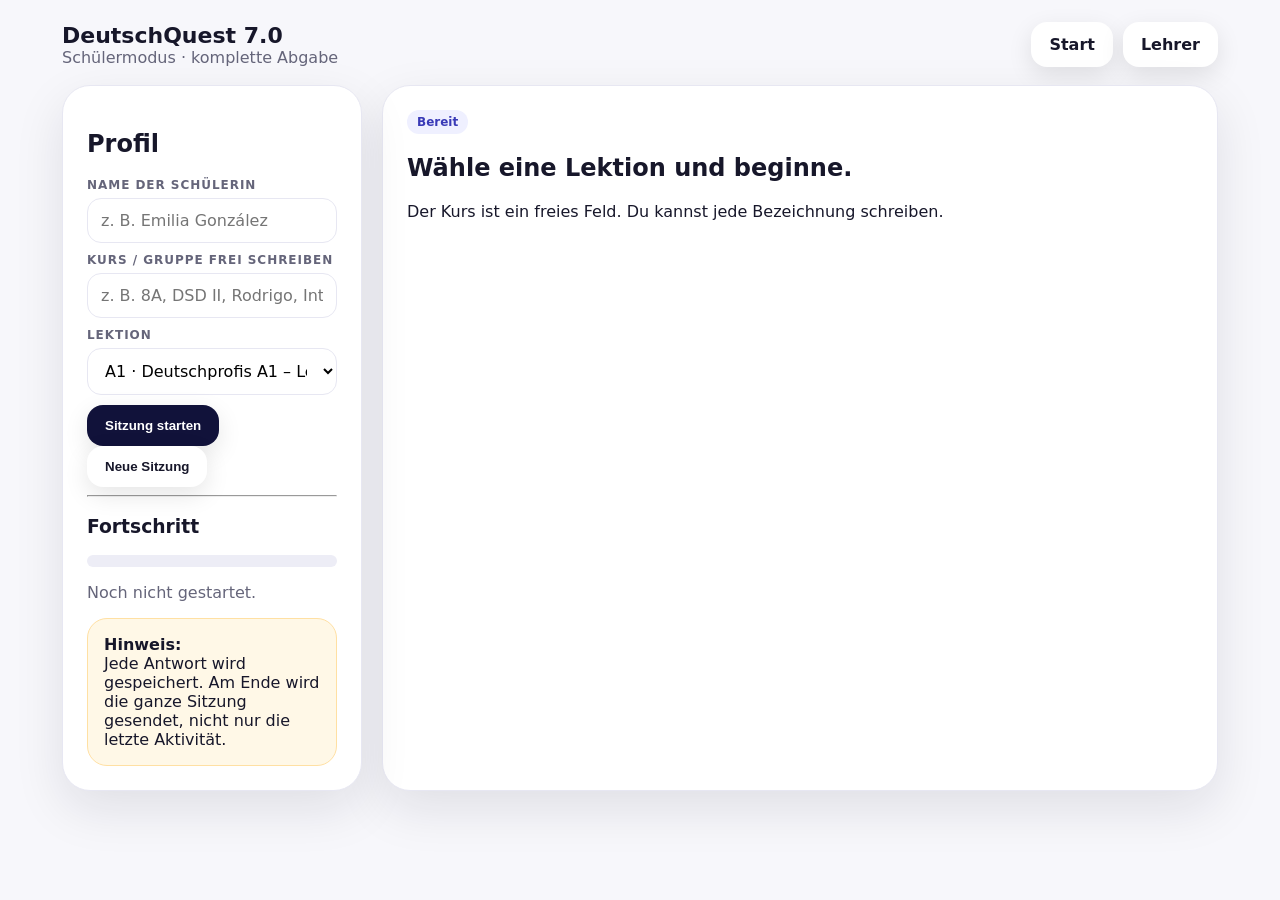
==== student.html @ 43bed0f4 "7.0" ====
<!doctype html><html lang="de"><head><meta charset="utf-8"><meta name="viewport" content="width=device-width,initial-scale=1"><title>DeutschQuest 7.0 – Schülerin</title><link rel="stylesheet" href="css/style.css"></head><body><div class="app"><div class="topbar"><div><div class="brand">DeutschQuest 7.0</div><div class="muted">Schülermodus · komplette Abgabe</div></div><div class="row"><a class="btn" href="index.html">Start</a><a class="btn" href="teacher.html">Lehrer</a></div></div><div class="layout"><aside class="panel sidebar"><h2>Profil</h2><div class="field"><label>Name der Schülerin</label><input id="studentName" placeholder="z. B. Emilia González"></div><div class="field"><label>Kurs / Gruppe frei schreiben</label><input id="courseName" placeholder="z. B. 8A, DSD II, Rodrigo, Intensiv B1"></div><div class="field"><label>Lektion</label><select id="lessonSelect"></select></div><button class="primary" id="startBtn">Sitzung starten</button><button id="resetBtn">Neue Sitzung</button><hr><h3>Fortschritt</h3><div class="progress"><span id="progressBar"></span></div><p id="progressText" class="muted">Noch nicht gestartet.</p><div class="resultbox warning"><b>Hinweis:</b><br>Jede Antwort wird gespeichert. Am Ende wird die ganze Sitzung gesendet, nicht nur die letzte Aktivität.</div></aside><main class="panel"><section id="intro"><span class="pill">Bereit</span><h1>Wähle eine Lektion und beginne.</h1><p>Der Kurs ist ein freies Feld. Du kannst jede Bezeichnung schreiben.</p></section><section id="work" class="hidden"><div class="row" style="justify-content:space-between"><div><span id="lessonLevel" class="pill"></span><h1 id="lessonTitle"></h1><p id="lessonTopic" class="muted"></p></div><div class="muted" id="timer">00:00</div></div><div id="activityBox"></div><div class="row"><button id="prevBtn">Zurück</button><button class="primary" id="checkBtn">Prüfen / Speichern</button><button id="nextBtn">Weiter</button><button class="primary" id="finishBtn">Komplette Abgabe senden</button></div><div id="status"></div></section><section id="done" class="hidden"><span class="pill">Gesendet</span><h1>Gut gemacht!</h1><p id="doneText"></p><div class="resultbox"><b>Was wurde gesendet?</b><br>Profil, Kurs, Lektion, Zeit, Punkte und das vollständige Protokoll aller Aktivitäten.</div></section></main></div></div><script src="js/config.js"></script><script src="data/lessons.js"></script><script src="js/student.js"></script></body></html>
---- css/style.css ----
:root{--bg:#f7f7fb;--ink:#17172a;--muted:#65657a;--card:#fff;--brand:#5b5ce2;--brand2:#21a67a;--bad:#d94c4c;--line:#e7e7f2;--shadow:0 18px 50px rgba(23,23,42,.10)}*{box-sizing:border-box}body{margin:0;font-family:Inter,system-ui,-apple-system,Segoe UI,Arial,sans-serif;background:var(--bg);color:var(--ink)}a{color:inherit}.hero{padding:24px 6vw 56px;background:linear-gradient(135deg,#22235f,#5b5ce2 55%,#7bdcb5);color:white}nav{display:flex;justify-content:space-between;align-items:center;margin-bottom:52px}nav span{opacity:.82}.hero-grid{display:grid;grid-template-columns:1.5fr .8fr;gap:32px;align-items:end}.eyebrow{text-transform:uppercase;letter-spacing:.14em;font-weight:800;opacity:.85}.hero h1{font-size:clamp(34px,6vw,72px);line-height:.95;margin:0 0 20px}.hero p{font-size:18px;max-width:760px;opacity:.92}.actions{display:flex;gap:14px;flex-wrap:wrap;margin-top:28px}.btn,button{border:0;border-radius:16px;padding:13px 18px;background:white;color:var(--ink);font-weight:800;text-decoration:none;cursor:pointer;box-shadow:0 8px 24px rgba(0,0,0,.10)}.btn.primary,button.primary{background:#11123a;color:#fff}.card,.panel,.mini{background:var(--card);border:1px solid var(--line);border-radius:28px;padding:24px;box-shadow:var(--shadow);color:var(--ink)}.card{background:rgba(255,255,255,.94)}.wrap{max-width:1180px;margin:-28px auto 60px;padding:0 22px}.grid3{display:grid;grid-template-columns:repeat(3,1fr);gap:18px}.mini b{display:grid;place-items:center;width:38px;height:38px;border-radius:13px;background:#ededff;color:var(--brand)}.app{max-width:1200px;margin:0 auto;padding:22px}.topbar{display:flex;gap:14px;align-items:center;justify-content:space-between;margin-bottom:18px}.brand{font-weight:900;font-size:22px}.layout{display:grid;grid-template-columns:300px 1fr;gap:20px}.sidebar{position:sticky;top:16px;align-self:start}.field{display:flex;flex-direction:column;gap:6px;margin:10px 0}.field label{font-size:12px;color:var(--muted);font-weight:800;text-transform:uppercase;letter-spacing:.08em}input,select,textarea{width:100%;border:1px solid var(--line);border-radius:14px;padding:12px 13px;font:inherit;background:#fff}textarea{min-height:130px;resize:vertical}.lesson{border:1px solid var(--line);border-radius:18px;padding:14px;margin:10px 0;cursor:pointer;background:#fff}.lesson.active{border-color:var(--brand);box-shadow:0 0 0 4px rgba(91,92,226,.1)}.pill{display:inline-flex;border-radius:999px;padding:5px 10px;background:#eff0ff;color:#393ab7;font-size:12px;font-weight:900}.progress{height:12px;background:#ededf6;border-radius:999px;overflow:hidden}.progress span{display:block;height:100%;width:0;background:linear-gradient(90deg,var(--brand),var(--brand2));transition:.3s}.activity{margin-top:18px}.q{padding:14px;border:1px solid var(--line);border-radius:18px;margin:12px 0;background:#fff}.q-head{display:flex;justify-content:space-between;gap:12px}.feedback{font-weight:800;margin-top:8px}.ok{color:var(--brand2)}.bad{color:var(--bad)}.muted{color:var(--muted)}.row{display:flex;gap:10px;flex-wrap:wrap;align-items:center}.resultbox{background:#f1fff9;border:1px solid #bdebd7;border-radius:20px;padding:16px;margin-top:14px}.warning{background:#fff8e7;border-color:#ffe0a3}.tablewrap{overflow:auto}.table{width:100%;border-collapse:collapse;background:#fff;border-radius:18px;overflow:hidden}.table th,.table td{border-bottom:1px solid var(--line);padding:10px;text-align:left;vertical-align:top}.table th{background:#f1f1fb;font-size:12px;text-transform:uppercase;letter-spacing:.05em}.hidden{display:none!important}.small{font-size:12px}.statgrid{display:grid;grid-template-columns:repeat(4,1fr);gap:12px}.stat{background:#fff;border:1px solid var(--line);border-radius:18px;padding:14px}.stat b{display:block;font-size:26px;margin-top:4px}@media(max-width:850px){.hero-grid,.layout,.grid3,.statgrid{grid-template-columns:1fr}.sidebar{position:static}.topbar{align-items:flex-start;flex-direction:column}}
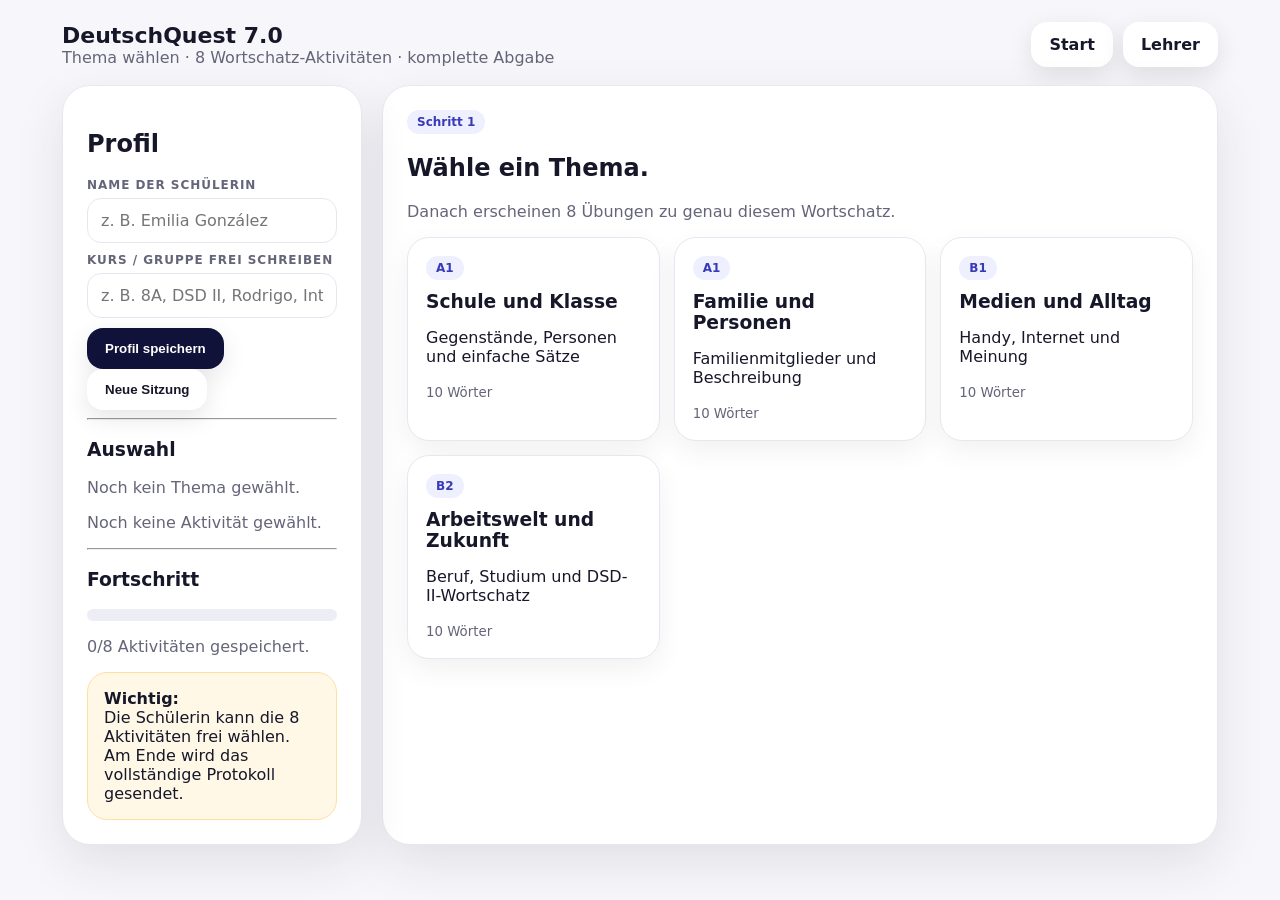
==== commit ec32be56: "7.1" ====
--- a/student.html
+++ b/student.html
@@ -1 +1 @@
-<!doctype html><html lang="de"><head><meta charset="utf-8"><meta name="viewport" content="width=device-width,initial-scale=1"><title>DeutschQuest 7.0 – Schülerin</title><link rel="stylesheet" href="css/style.css"></head><body><div class="app"><div class="topbar"><div><div class="brand">DeutschQuest 7.0</div><div class="muted">Schülermodus · komplette Abgabe</div></div><div class="row"><a class="btn" href="index.html">Start</a><a class="btn" href="teacher.html">Lehrer</a></div></div><div class="layout"><aside class="panel sidebar"><h2>Profil</h2><div class="field"><label>Name der Schülerin</label><input id="studentName" placeholder="z. B. Emilia González"></div><div class="field"><label>Kurs / Gruppe frei schreiben</label><input id="courseName" placeholder="z. B. 8A, DSD II, Rodrigo, Intensiv B1"></div><div class="field"><label>Lektion</label><select id="lessonSelect"></select></div><button class="primary" id="startBtn">Sitzung starten</button><button id="resetBtn">Neue Sitzung</button><hr><h3>Fortschritt</h3><div class="progress"><span id="progressBar"></span></div><p id="progressText" class="muted">Noch nicht gestartet.</p><div class="resultbox warning"><b>Hinweis:</b><br>Jede Antwort wird gespeichert. Am Ende wird die ganze Sitzung gesendet, nicht nur die letzte Aktivität.</div></aside><main class="panel"><section id="intro"><span class="pill">Bereit</span><h1>Wähle eine Lektion und beginne.</h1><p>Der Kurs ist ein freies Feld. Du kannst jede Bezeichnung schreiben.</p></section><section id="work" class="hidden"><div class="row" style="justify-content:space-between"><div><span id="lessonLevel" class="pill"></span><h1 id="lessonTitle"></h1><p id="lessonTopic" class="muted"></p></div><div class="muted" id="timer">00:00</div></div><div id="activityBox"></div><div class="row"><button id="prevBtn">Zurück</button><button class="primary" id="checkBtn">Prüfen / Speichern</button><button id="nextBtn">Weiter</button><button class="primary" id="finishBtn">Komplette Abgabe senden</button></div><div id="status"></div></section><section id="done" class="hidden"><span class="pill">Gesendet</span><h1>Gut gemacht!</h1><p id="doneText"></p><div class="resultbox"><b>Was wurde gesendet?</b><br>Profil, Kurs, Lektion, Zeit, Punkte und das vollständige Protokoll aller Aktivitäten.</div></section></main></div></div><script src="js/config.js"></script><script src="data/lessons.js"></script><script src="js/student.js"></script></body></html>
+<!doctype html><html lang="de"><head><meta charset="utf-8"><meta name="viewport" content="width=device-width,initial-scale=1"><title>DeutschQuest 7.0 – Schülerin</title><link rel="stylesheet" href="css/style.css"></head><body><div class="app"><div class="topbar"><div><div class="brand">DeutschQuest 7.0</div><div class="muted">Thema wählen · 8 Wortschatz-Aktivitäten · komplette Abgabe</div></div><div class="row"><a class="btn" href="index.html">Start</a><a class="btn" href="teacher.html">Lehrer</a></div></div><div class="layout"><aside class="panel sidebar"><h2>Profil</h2><div class="field"><label>Name der Schülerin</label><input id="studentName" placeholder="z. B. Emilia González"></div><div class="field"><label>Kurs / Gruppe frei schreiben</label><input id="courseName" placeholder="z. B. 8A, DSD II, Rodrigo, Intensiv B1"></div><button class="primary" id="saveProfileBtn">Profil speichern</button><button id="resetBtn">Neue Sitzung</button><hr><h3>Auswahl</h3><p id="sideTopic" class="muted">Noch kein Thema gewählt.</p><p id="sideActivity" class="muted">Noch keine Aktivität gewählt.</p><hr><h3>Fortschritt</h3><div class="progress"><span id="progressBar"></span></div><p id="progressText" class="muted">0/8 Aktivitäten gespeichert.</p><div class="resultbox warning"><b>Wichtig:</b><br>Die Schülerin kann die 8 Aktivitäten frei wählen. Am Ende wird das vollständige Protokoll gesendet.</div></aside><main class="panel"><section id="topicScreen"><span class="pill">Schritt 1</span><h1>Wähle ein Thema.</h1><p class="muted">Danach erscheinen 8 Übungen zu genau diesem Wortschatz.</p><div id="topicGrid" class="cards"></div></section><section id="menuScreen" class="hidden"><div class="row" style="justify-content:space-between"><div><span id="topicLevel" class="pill"></span><h1 id="topicTitle"></h1><p id="topicSub" class="muted"></p></div><div class="muted" id="timer">00:00</div></div><h2>Wähle eine der 8 Aktivitäten</h2><div id="activityMenu" class="cards"></div><div class="row"><button id="changeTopicBtn">Anderes Thema</button><button class="primary" id="finishBtn">Komplette Abgabe senden</button></div><div id="status"></div></section><section id="workScreen" class="hidden"><div class="row" style="justify-content:space-between"><button id="backMenuBtn">← Aktivitäten</button><div class="muted" id="timer2">00:00</div></div><div id="activityBox"></div><div class="row"><button class="primary" id="checkBtn">Prüfen / Speichern</button><button id="againBtn">Noch einmal</button><button id="backMenuBtn2">Zurück zur Auswahl</button></div><div id="workStatus"></div></section><section id="done" class="hidden"><span class="pill">Gesendet</span><h1>Gut gemacht!</h1><p id="doneText"></p><div class="resultbox"><b>Gesendet wurden:</b><br>Name, offener Kurs, Thema, Zeit, Punkte und alle Antworten aus den 8 Aktivitäten.</div></section></main></div></div><script src="js/config.js"></script><script src="data/lessons.js"></script><script src="js/student.js"></script></body></html>
--- a/css/style.css
+++ b/css/style.css
@@ -1 +1,2 @@
 :root{--bg:#f7f7fb;--ink:#17172a;--muted:#65657a;--card:#fff;--brand:#5b5ce2;--brand2:#21a67a;--bad:#d94c4c;--line:#e7e7f2;--shadow:0 18px 50px rgba(23,23,42,.10)}*{box-sizing:border-box}body{margin:0;font-family:Inter,system-ui,-apple-system,Segoe UI,Arial,sans-serif;background:var(--bg);color:var(--ink)}a{color:inherit}.hero{padding:24px 6vw 56px;background:linear-gradient(135deg,#22235f,#5b5ce2 55%,#7bdcb5);color:white}nav{display:flex;justify-content:space-between;align-items:center;margin-bottom:52px}nav span{opacity:.82}.hero-grid{display:grid;grid-template-columns:1.5fr .8fr;gap:32px;align-items:end}.eyebrow{text-transform:uppercase;letter-spacing:.14em;font-weight:800;opacity:.85}.hero h1{font-size:clamp(34px,6vw,72px);line-height:.95;margin:0 0 20px}.hero p{font-size:18px;max-width:760px;opacity:.92}.actions{display:flex;gap:14px;flex-wrap:wrap;margin-top:28px}.btn,button{border:0;border-radius:16px;padding:13px 18px;background:white;color:var(--ink);font-weight:800;text-decoration:none;cursor:pointer;box-shadow:0 8px 24px rgba(0,0,0,.10)}.btn.primary,button.primary{background:#11123a;color:#fff}.card,.panel,.mini{background:var(--card);border:1px solid var(--line);border-radius:28px;padding:24px;box-shadow:var(--shadow);color:var(--ink)}.card{background:rgba(255,255,255,.94)}.wrap{max-width:1180px;margin:-28px auto 60px;padding:0 22px}.grid3{display:grid;grid-template-columns:repeat(3,1fr);gap:18px}.mini b{display:grid;place-items:center;width:38px;height:38px;border-radius:13px;background:#ededff;color:var(--brand)}.app{max-width:1200px;margin:0 auto;padding:22px}.topbar{display:flex;gap:14px;align-items:center;justify-content:space-between;margin-bottom:18px}.brand{font-weight:900;font-size:22px}.layout{display:grid;grid-template-columns:300px 1fr;gap:20px}.sidebar{position:sticky;top:16px;align-self:start}.field{display:flex;flex-direction:column;gap:6px;margin:10px 0}.field label{font-size:12px;color:var(--muted);font-weight:800;text-transform:uppercase;letter-spacing:.08em}input,select,textarea{width:100%;border:1px solid var(--line);border-radius:14px;padding:12px 13px;font:inherit;background:#fff}textarea{min-height:130px;resize:vertical}.lesson{border:1px solid var(--line);border-radius:18px;padding:14px;margin:10px 0;cursor:pointer;background:#fff}.lesson.active{border-color:var(--brand);box-shadow:0 0 0 4px rgba(91,92,226,.1)}.pill{display:inline-flex;border-radius:999px;padding:5px 10px;background:#eff0ff;color:#393ab7;font-size:12px;font-weight:900}.progress{height:12px;background:#ededf6;border-radius:999px;overflow:hidden}.progress span{display:block;height:100%;width:0;background:linear-gradient(90deg,var(--brand),var(--brand2));transition:.3s}.activity{margin-top:18px}.q{padding:14px;border:1px solid var(--line);border-radius:18px;margin:12px 0;background:#fff}.q-head{display:flex;justify-content:space-between;gap:12px}.feedback{font-weight:800;margin-top:8px}.ok{color:var(--brand2)}.bad{color:var(--bad)}.muted{color:var(--muted)}.row{display:flex;gap:10px;flex-wrap:wrap;align-items:center}.resultbox{background:#f1fff9;border:1px solid #bdebd7;border-radius:20px;padding:16px;margin-top:14px}.warning{background:#fff8e7;border-color:#ffe0a3}.tablewrap{overflow:auto}.table{width:100%;border-collapse:collapse;background:#fff;border-radius:18px;overflow:hidden}.table th,.table td{border-bottom:1px solid var(--line);padding:10px;text-align:left;vertical-align:top}.table th{background:#f1f1fb;font-size:12px;text-transform:uppercase;letter-spacing:.05em}.hidden{display:none!important}.small{font-size:12px}.statgrid{display:grid;grid-template-columns:repeat(4,1fr);gap:12px}.stat{background:#fff;border:1px solid var(--line);border-radius:18px;padding:14px}.stat b{display:block;font-size:26px;margin-top:4px}@media(max-width:850px){.hero-grid,.layout,.grid3,.statgrid{grid-template-columns:1fr}.sidebar{position:static}.topbar{align-items:flex-start;flex-direction:column}}
+.cards{display:grid;grid-template-columns:repeat(auto-fit,minmax(210px,1fr));gap:14px;margin:16px 0}.choice-card,.vocab-card{background:#fff;border:1px solid var(--line);border-radius:22px;padding:18px;box-shadow:0 10px 28px rgba(23,23,42,.06);cursor:pointer;transition:.15s}.choice-card:hover{transform:translateY(-2px);border-color:var(--brand)}.choice-card h3{margin:.6em 0 .2em}.choice-card small,.vocab-card small{color:var(--muted)}.vocab-card{cursor:default;min-height:150px;display:flex;flex-direction:column;gap:10px;justify-content:center}.vocab-card b{font-size:24px}.vocab-card span{font-size:18px;color:var(--brand)}
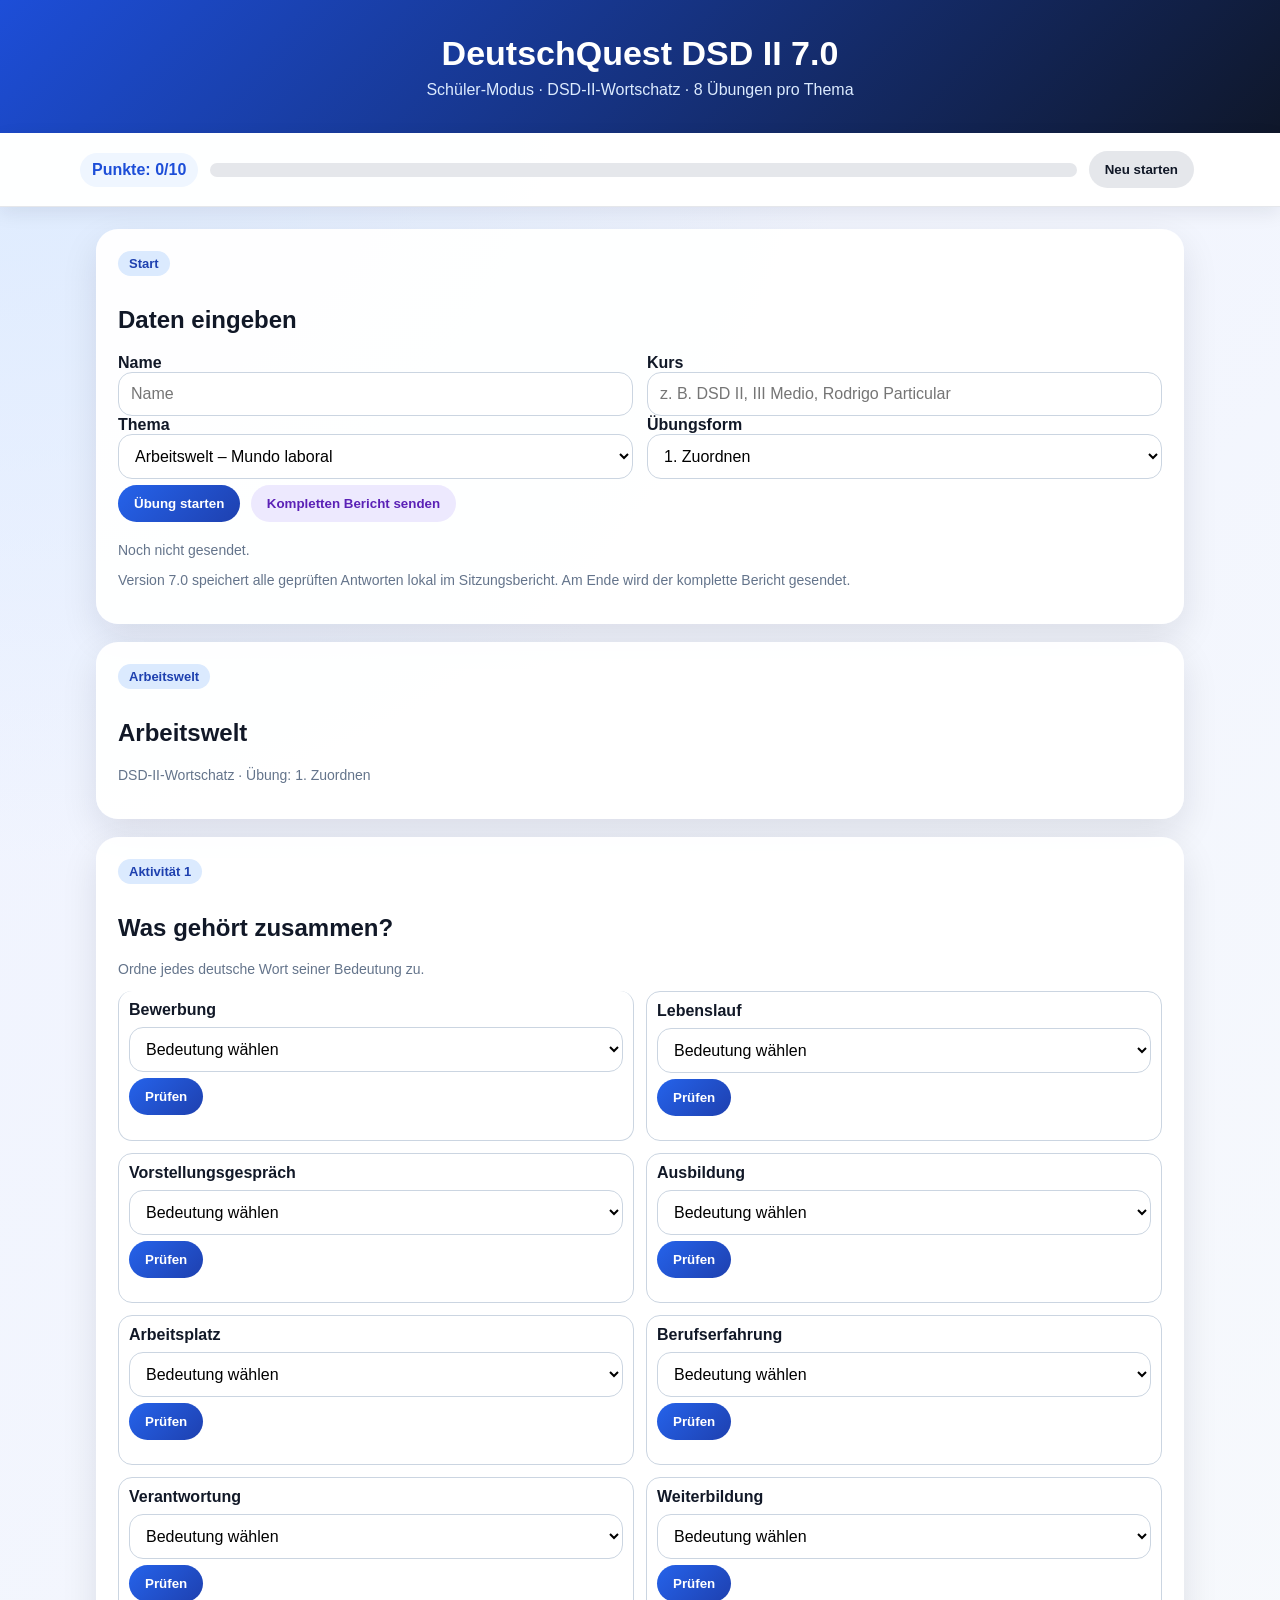
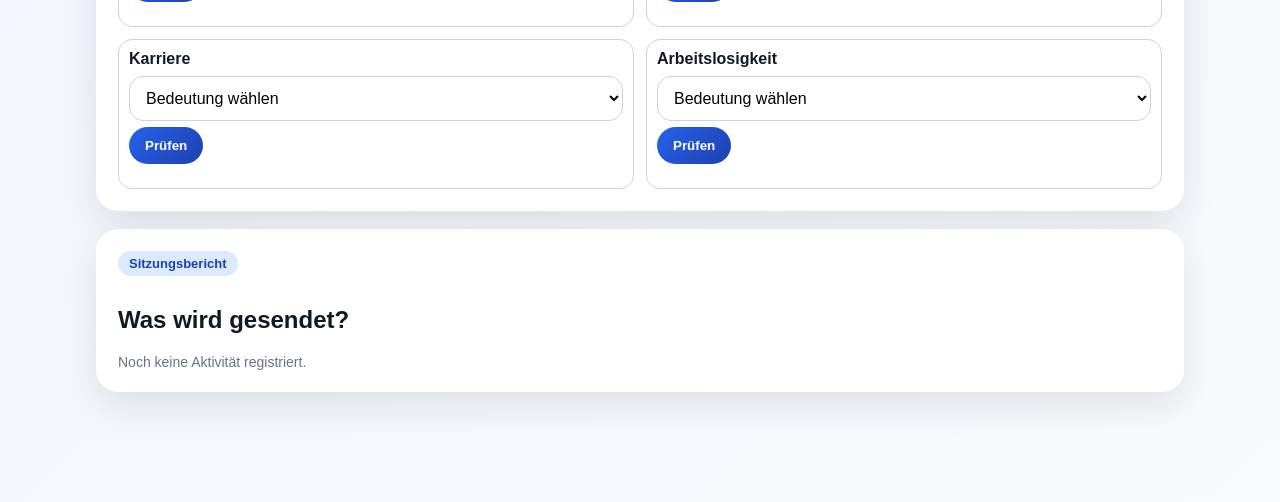
==== commit 7aa75b1a: "7.2" ====
--- a/student.html
+++ b/student.html
@@ -1 +1,43 @@
-<!doctype html><html lang="de"><head><meta charset="utf-8"><meta name="viewport" content="width=device-width,initial-scale=1"><title>DeutschQuest 7.0 – Schülerin</title><link rel="stylesheet" href="css/style.css"></head><body><div class="app"><div class="topbar"><div><div class="brand">DeutschQuest 7.0</div><div class="muted">Thema wählen · 8 Wortschatz-Aktivitäten · komplette Abgabe</div></div><div class="row"><a class="btn" href="index.html">Start</a><a class="btn" href="teacher.html">Lehrer</a></div></div><div class="layout"><aside class="panel sidebar"><h2>Profil</h2><div class="field"><label>Name der Schülerin</label><input id="studentName" placeholder="z. B. Emilia González"></div><div class="field"><label>Kurs / Gruppe frei schreiben</label><input id="courseName" placeholder="z. B. 8A, DSD II, Rodrigo, Intensiv B1"></div><button class="primary" id="saveProfileBtn">Profil speichern</button><button id="resetBtn">Neue Sitzung</button><hr><h3>Auswahl</h3><p id="sideTopic" class="muted">Noch kein Thema gewählt.</p><p id="sideActivity" class="muted">Noch keine Aktivität gewählt.</p><hr><h3>Fortschritt</h3><div class="progress"><span id="progressBar"></span></div><p id="progressText" class="muted">0/8 Aktivitäten gespeichert.</p><div class="resultbox warning"><b>Wichtig:</b><br>Die Schülerin kann die 8 Aktivitäten frei wählen. Am Ende wird das vollständige Protokoll gesendet.</div></aside><main class="panel"><section id="topicScreen"><span class="pill">Schritt 1</span><h1>Wähle ein Thema.</h1><p class="muted">Danach erscheinen 8 Übungen zu genau diesem Wortschatz.</p><div id="topicGrid" class="cards"></div></section><section id="menuScreen" class="hidden"><div class="row" style="justify-content:space-between"><div><span id="topicLevel" class="pill"></span><h1 id="topicTitle"></h1><p id="topicSub" class="muted"></p></div><div class="muted" id="timer">00:00</div></div><h2>Wähle eine der 8 Aktivitäten</h2><div id="activityMenu" class="cards"></div><div class="row"><button id="changeTopicBtn">Anderes Thema</button><button class="primary" id="finishBtn">Komplette Abgabe senden</button></div><div id="status"></div></section><section id="workScreen" class="hidden"><div class="row" style="justify-content:space-between"><button id="backMenuBtn">← Aktivitäten</button><div class="muted" id="timer2">00:00</div></div><div id="activityBox"></div><div class="row"><button class="primary" id="checkBtn">Prüfen / Speichern</button><button id="againBtn">Noch einmal</button><button id="backMenuBtn2">Zurück zur Auswahl</button></div><div id="workStatus"></div></section><section id="done" class="hidden"><span class="pill">Gesendet</span><h1>Gut gemacht!</h1><p id="doneText"></p><div class="resultbox"><b>Gesendet wurden:</b><br>Name, offener Kurs, Thema, Zeit, Punkte und alle Antworten aus den 8 Aktivitäten.</div></section></main></div></div><script src="js/config.js"></script><script src="data/lessons.js"></script><script src="js/student.js"></script></body></html>
+<!DOCTYPE html>
+<html lang="de">
+<head><meta charset="UTF-8"><meta name="viewport" content="width=device-width, initial-scale=1.0"><title>DeutschQuest DSD II 7.0 – Schüler</title><link rel="stylesheet" href="css/style.css"></head>
+<body>
+<header><h1>DeutschQuest DSD II 7.0</h1><p>Schüler-Modus · DSD-II-Wortschatz · 8 Übungen pro Thema</p></header>
+<div class="scoreBox"><div class="scoreInner"><span class="pill">Punkte: <span id="score">0</span>/<span id="total">0</span></span><div class="progress"><div id="bar" class="bar"></div></div><button class="secondary" onclick="resetCurrent()">Neu starten</button></div></div>
+<main>
+<section class="card">
+<span class="badge">Start</span><h2>Daten eingeben</h2>
+<div class="controls">
+<div><label><strong>Name</strong></label><input id="studentName" placeholder="Name"></div>
+<div><label><strong>Kurs</strong></label><input id="studentCourse" placeholder="z. B. DSD II, III Medio, Rodrigo Particular"></div>
+</div>
+<div class="controls">
+<div><label><strong>Thema</strong></label><select id="themeSelect"></select></div>
+<div><label><strong>Übungsform</strong></label><select id="modeSelect">
+<option value="match">1. Zuordnen</option>
+<option value="write">2. Wort schreiben</option>
+<option value="families">3. Wortfamilien</option>
+<option value="prep">4. Verben mit Präpositionen</option>
+<option value="memory">5. Memory</option>
+<option value="crossword">6. Wortkreuzrätsel</option>
+<option value="exam">7. Lückentext</option>
+<option value="mini">8. Meinung schreiben</option>
+</select></div>
+</div>
+<button class="primary" onclick="saveStudent();render()">Übung starten</button>
+<button class="hint" onclick="sendCompleteResults()">Kompletten Bericht senden</button>
+<p id="saveStatus" class="small">Noch nicht gesendet.</p>
+<p class="small">Version 7.0 speichert alle geprüften Antworten lokal im Sitzungsbericht. Am Ende wird der komplette Bericht gesendet.</p>
+</section>
+<section id="content"></section>
+<section class="card">
+  <span class="badge">Sitzungsbericht</span>
+  <h2>Was wird gesendet?</h2>
+  <div id="reportPreview" class="small">Noch keine Aktivität registriert.</div>
+</section>
+</main>
+<script src="data/themes.js"></script>
+<script src="js/config.js"></script>
+<script src="js/student.js"></script>
+</body>
+</html>
--- a/css/style.css
+++ b/css/style.css
@@ -1,2 +1,30 @@
-:root{--bg:#f7f7fb;--ink:#17172a;--muted:#65657a;--card:#fff;--brand:#5b5ce2;--brand2:#21a67a;--bad:#d94c4c;--line:#e7e7f2;--shadow:0 18px 50px rgba(23,23,42,.10)}*{box-sizing:border-box}body{margin:0;font-family:Inter,system-ui,-apple-system,Segoe UI,Arial,sans-serif;background:var(--bg);color:var(--ink)}a{color:inherit}.hero{padding:24px 6vw 56px;background:linear-gradient(135deg,#22235f,#5b5ce2 55%,#7bdcb5);color:white}nav{display:flex;justify-content:space-between;align-items:center;margin-bottom:52px}nav span{opacity:.82}.hero-grid{display:grid;grid-template-columns:1.5fr .8fr;gap:32px;align-items:end}.eyebrow{text-transform:uppercase;letter-spacing:.14em;font-weight:800;opacity:.85}.hero h1{font-size:clamp(34px,6vw,72px);line-height:.95;margin:0 0 20px}.hero p{font-size:18px;max-width:760px;opacity:.92}.actions{display:flex;gap:14px;flex-wrap:wrap;margin-top:28px}.btn,button{border:0;border-radius:16px;padding:13px 18px;background:white;color:var(--ink);font-weight:800;text-decoration:none;cursor:pointer;box-shadow:0 8px 24px rgba(0,0,0,.10)}.btn.primary,button.primary{background:#11123a;color:#fff}.card,.panel,.mini{background:var(--card);border:1px solid var(--line);border-radius:28px;padding:24px;box-shadow:var(--shadow);color:var(--ink)}.card{background:rgba(255,255,255,.94)}.wrap{max-width:1180px;margin:-28px auto 60px;padding:0 22px}.grid3{display:grid;grid-template-columns:repeat(3,1fr);gap:18px}.mini b{display:grid;place-items:center;width:38px;height:38px;border-radius:13px;background:#ededff;color:var(--brand)}.app{max-width:1200px;margin:0 auto;padding:22px}.topbar{display:flex;gap:14px;align-items:center;justify-content:space-between;margin-bottom:18px}.brand{font-weight:900;font-size:22px}.layout{display:grid;grid-template-columns:300px 1fr;gap:20px}.sidebar{position:sticky;top:16px;align-self:start}.field{display:flex;flex-direction:column;gap:6px;margin:10px 0}.field label{font-size:12px;color:var(--muted);font-weight:800;text-transform:uppercase;letter-spacing:.08em}input,select,textarea{width:100%;border:1px solid var(--line);border-radius:14px;padding:12px 13px;font:inherit;background:#fff}textarea{min-height:130px;resize:vertical}.lesson{border:1px solid var(--line);border-radius:18px;padding:14px;margin:10px 0;cursor:pointer;background:#fff}.lesson.active{border-color:var(--brand);box-shadow:0 0 0 4px rgba(91,92,226,.1)}.pill{display:inline-flex;border-radius:999px;padding:5px 10px;background:#eff0ff;color:#393ab7;font-size:12px;font-weight:900}.progress{height:12px;background:#ededf6;border-radius:999px;overflow:hidden}.progress span{display:block;height:100%;width:0;background:linear-gradient(90deg,var(--brand),var(--brand2));transition:.3s}.activity{margin-top:18px}.q{padding:14px;border:1px solid var(--line);border-radius:18px;margin:12px 0;background:#fff}.q-head{display:flex;justify-content:space-between;gap:12px}.feedback{font-weight:800;margin-top:8px}.ok{color:var(--brand2)}.bad{color:var(--bad)}.muted{color:var(--muted)}.row{display:flex;gap:10px;flex-wrap:wrap;align-items:center}.resultbox{background:#f1fff9;border:1px solid #bdebd7;border-radius:20px;padding:16px;margin-top:14px}.warning{background:#fff8e7;border-color:#ffe0a3}.tablewrap{overflow:auto}.table{width:100%;border-collapse:collapse;background:#fff;border-radius:18px;overflow:hidden}.table th,.table td{border-bottom:1px solid var(--line);padding:10px;text-align:left;vertical-align:top}.table th{background:#f1f1fb;font-size:12px;text-transform:uppercase;letter-spacing:.05em}.hidden{display:none!important}.small{font-size:12px}.statgrid{display:grid;grid-template-columns:repeat(4,1fr);gap:12px}.stat{background:#fff;border:1px solid var(--line);border-radius:18px;padding:14px}.stat b{display:block;font-size:26px;margin-top:4px}@media(max-width:850px){.hero-grid,.layout,.grid3,.statgrid{grid-template-columns:1fr}.sidebar{position:static}.topbar{align-items:flex-start;flex-direction:column}}
-.cards{display:grid;grid-template-columns:repeat(auto-fit,minmax(210px,1fr));gap:14px;margin:16px 0}.choice-card,.vocab-card{background:#fff;border:1px solid var(--line);border-radius:22px;padding:18px;box-shadow:0 10px 28px rgba(23,23,42,.06);cursor:pointer;transition:.15s}.choice-card:hover{transform:translateY(-2px);border-color:var(--brand)}.choice-card h3{margin:.6em 0 .2em}.choice-card small,.vocab-card small{color:var(--muted)}.vocab-card{cursor:default;min-height:150px;display:flex;flex-direction:column;gap:10px;justify-content:center}.vocab-card b{font-size:24px}.vocab-card span{font-size:18px;color:var(--brand)}
+:root{--blue:#2563eb;--dark:#0f172a;--green:#16a34a;--red:#dc2626;--purple:#7c3aed;--line:#e5e7eb;--muted:#64748b;--bg:#f8fafc}
+*{box-sizing:border-box}body{margin:0;font-family:Arial,Helvetica,sans-serif;background:radial-gradient(circle at top left,#dbeafe,transparent 35%),linear-gradient(135deg,#eef2ff,#f8fafc);color:#111827}
+header{background:linear-gradient(135deg,#1d4ed8,#0f172a);color:white;padding:34px 18px;text-align:center}header h1{margin:0;font-size:34px}header p{margin:8px 0 0;color:#dbeafe}
+main{max-width:1120px;margin:22px auto;padding:0 16px 70px}.card{background:rgba(255,255,255,.97);border-radius:22px;padding:22px;margin-bottom:18px;box-shadow:0 14px 36px rgba(15,23,42,.10)}
+.controls{display:grid;grid-template-columns:1fr 1fr;gap:14px}@media(max-width:760px){.controls{grid-template-columns:1fr}}select,input,textarea{width:100%;padding:12px;border:1px solid #cbd5e1;border-radius:14px;font-size:16px;background:white}
+button{border:0;border-radius:999px;padding:11px 16px;font-weight:800;cursor:pointer;margin:6px 6px 6px 0}.primary{background:linear-gradient(135deg,#2563eb,#1e40af);color:white}.secondary{background:#e5e7eb;color:#111827}.hint{background:#ede9fe;color:#5b21b6}
+.badge{display:inline-block;background:#dbeafe;color:#1e40af;border-radius:999px;padding:5px 11px;font-weight:800;font-size:13px;margin-bottom:10px}.small{font-size:14px;color:var(--muted)}code{background:#e5e7eb;padding:2px 6px;border-radius:6px}
+.scoreBox{position:sticky;top:0;z-index:20;background:rgba(255,255,255,.96);border-bottom:1px solid #e5e7eb;padding:12px 16px;box-shadow:0 6px 18px rgba(15,23,42,.08)}.scoreInner{max-width:1120px;margin:auto;display:flex;gap:12px;align-items:center;justify-content:space-between;flex-wrap:wrap}.pill{background:#eff6ff;color:#1d4ed8;border-radius:999px;padding:8px 12px;font-weight:800}.progress{height:14px;background:#e5e7eb;border-radius:999px;overflow:hidden;flex:1;min-width:220px}.bar{height:100%;width:0%;background:linear-gradient(90deg,#22c55e,#2563eb)}
+.task{border-top:1px solid var(--line);padding:16px 0}.task:first-of-type{border-top:0}.question{font-weight:800;margin-bottom:8px}.feedback{font-weight:800;margin-top:8px}.correct{color:var(--green)}.wrong{color:var(--red)}
+.navGrid{display:grid;grid-template-columns:repeat(2,1fr);gap:14px;margin-top:16px}@media(max-width:760px){.navGrid{grid-template-columns:1fr}}.navCard{display:block;text-decoration:none;color:#111827;border:1px solid #dbeafe;border-radius:18px;padding:18px;background:#f8fafc}.navCard:hover{background:#eff6ff}.navCard strong{display:block;font-size:20px;margin-bottom:6px;color:#1e40af}
+.matchGrid{display:grid;grid-template-columns:1fr 1fr;gap:12px}@media(max-width:760px){.matchGrid{grid-template-columns:1fr}}.matchItem{border:1px solid #cbd5e1;border-radius:14px;background:white;padding:10px}.matchItem select{margin-top:8px}
+.letterChoices{display:flex;flex-wrap:wrap;gap:7px;margin:10px 0}.letterChoices button{border-radius:10px;padding:8px 11px;background:#e0e7ff;color:#3730a3}.letterChoices button:disabled{visibility:hidden}.answerBox{min-height:42px;background:#f8fafc;border:1px dashed #94a3b8;border-radius:12px;padding:9px;font-size:20px;font-weight:900;letter-spacing:1px}
+.familyTable{width:100%;border-collapse:separate;border-spacing:0 8px}.familyTable th{text-align:left;color:#475569}.familyTable td,.familyTable th{padding:8px}.familyTable input{min-width:150px}
+.memoryGrid{display:grid;grid-template-columns:repeat(4,1fr);gap:11px;margin-top:14px}@media(max-width:760px){.memoryGrid{grid-template-columns:repeat(2,1fr)}}.memCard{min-height:88px;border:2px solid #cbd5e1;border-radius:18px;background:white;display:flex;align-items:center;justify-content:center;text-align:center;padding:10px;font-weight:800;cursor:pointer}.memCard.hidden{background:linear-gradient(135deg,#2563eb,#7c3aed);color:transparent}.memCard.hidden:after{content:"?";color:white;font-size:30px}.memCard.matched{background:#dcfce7;border-color:#16a34a;color:#166534;cursor:default}
+.stage{display:flex;gap:10px;flex-wrap:wrap;margin:12px 0}.stage span{background:#f8fafc;border:1px solid #dbeafe;border-radius:999px;padding:7px 10px;font-weight:700;color:#1e40af}
+.crossWrap{overflow-x:auto;margin-top:14px;padding-bottom:8px}.crossWord{display:grid;gap:10px;min-width:max-content}.crossRow{display:flex;align-items:center;gap:5px}.rowNum{width:24px;height:24px;border-radius:50%;background:#1d4ed8;color:white;display:flex;align-items:center;justify-content:center;font-size:11px;font-weight:900;flex-shrink:0}.letterBox{width:30px;height:34px;border:2px solid #cbd5e1;border-radius:7px;text-align:center;text-transform:uppercase;font-weight:900;font-size:16px;background:white;padding:0}.letterBox.fixed{background:#dbeafe;border-color:#2563eb;color:#1e40af}.letterBox.ok{background:#dcfce7;border-color:#16a34a}.letterBox.bad{background:#fee2e2;border-color:#ef4444}.clues li{margin-bottom:8px}#showSolutionBtn{display:none}
+.wordbank span{display:inline-block;background:#eef2ff;color:#3730a3;border-radius:999px;padding:6px 10px;margin:4px;font-weight:800}.lueckenText{font-size:17px;line-height:1.9}.inlineBlank{display:inline-block;width:180px;margin:0 4px}.inlineBlank input{padding:7px;border-radius:10px}
+.prepCard{border:1px solid #cbd5e1;background:white;border-radius:16px;padding:14px;margin:12px 0}.case{display:inline-block;background:#fef3c7;color:#92400e;border-radius:999px;padding:4px 9px;font-weight:800;margin-left:6px}.prepSolution{display:none;margin-top:10px;background:#f8fafc;border-left:5px solid var(--blue);padding:10px;border-radius:10px}
+textarea{min-height:130px}.saveOk{color:#16a34a;font-weight:800}.saveBad{color:#dc2626;font-weight:800}
+
+#configCode{min-height:170px;font-family:monospace;font-size:14px;background:#0f172a;color:#e5e7eb}
+
+
+/* DeutschQuest 6.3 Ergänzungen */
+.hero{padding:52px 18px;background:linear-gradient(135deg,#1d4ed8,#4f46e5,#0f172a)}
+.heroInner{max-width:1120px;margin:auto;text-align:left}.hero h1{font-size:46px}.hero p{font-size:18px;max-width:720px}.badge.light{background:rgba(255,255,255,.18);color:white;border:1px solid rgba(255,255,255,.35)}
+.introCard h2{font-size:30px}.navCard.big{min-height:120px}.featureGrid{display:grid;grid-template-columns:repeat(3,1fr);gap:14px}.featureGrid div{background:#f8fafc;border:1px solid #dbeafe;border-radius:18px;padding:16px}.featureGrid strong{display:block;color:#1e40af;font-size:18px;margin-bottom:8px}.featureGrid span{color:#475569;line-height:1.45}
+@media(max-width:860px){.featureGrid{grid-template-columns:1fr}.hero h1{font-size:34px}}
+
+#reportPreview div{margin:.25rem 0}.letterBox.ok{background:#dcfce7}.letterBox.bad{background:#fee2e2}.prepSolution{display:none;margin-top:.5rem}.case{font-weight:700}.saveOk{color:#166534}.saveBad{color:#991b1b}
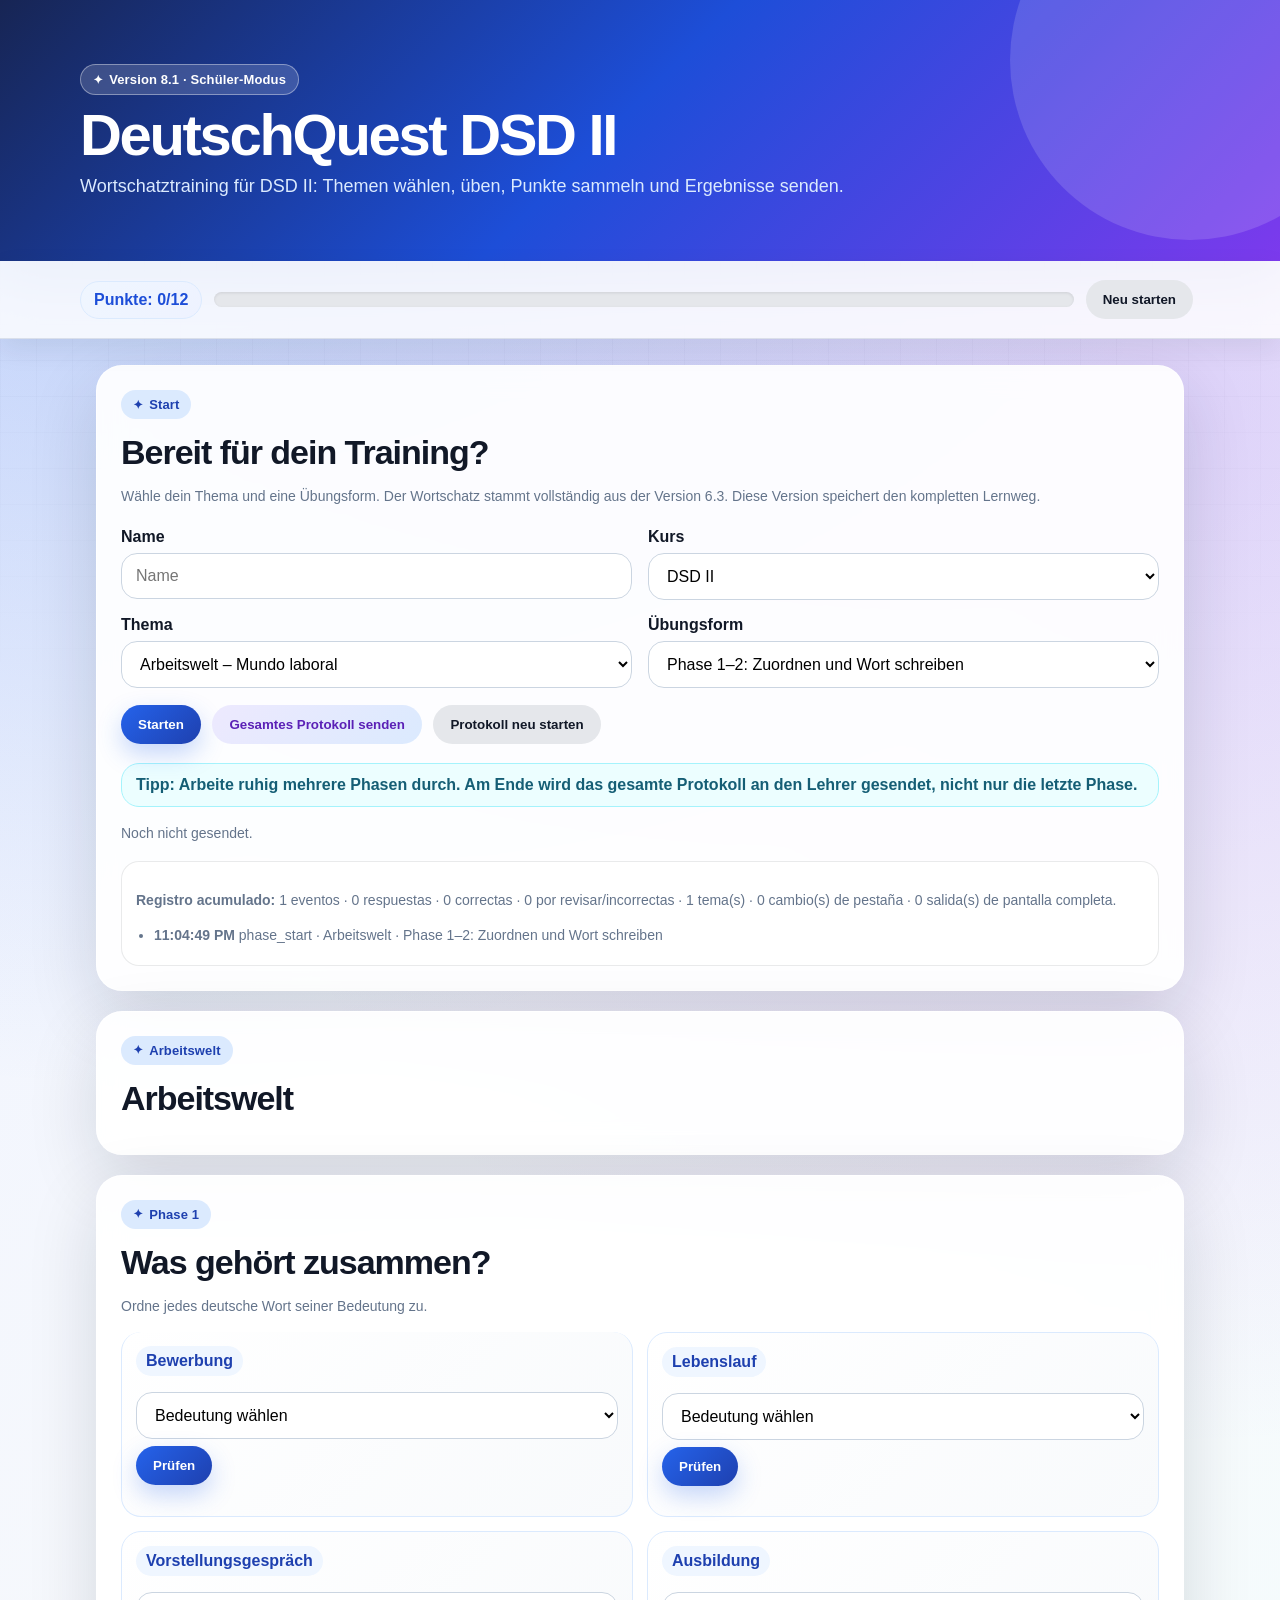
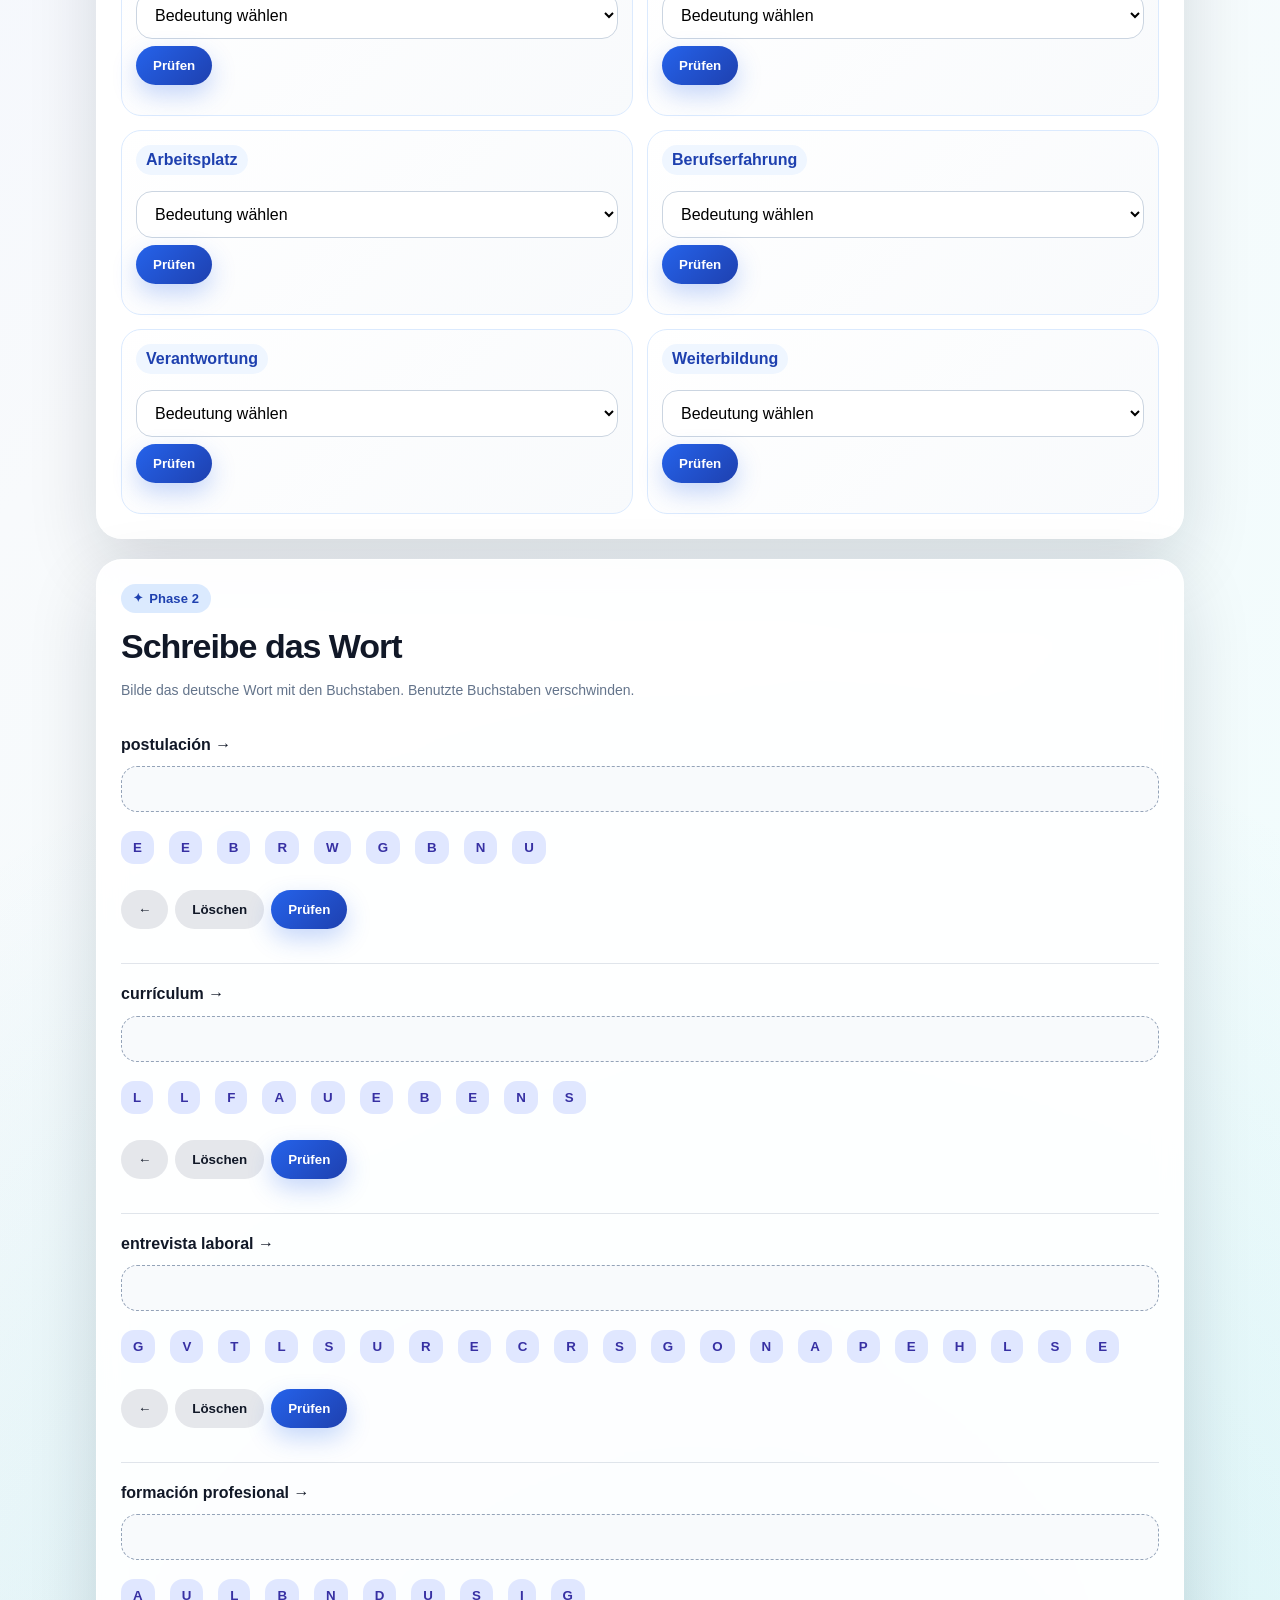
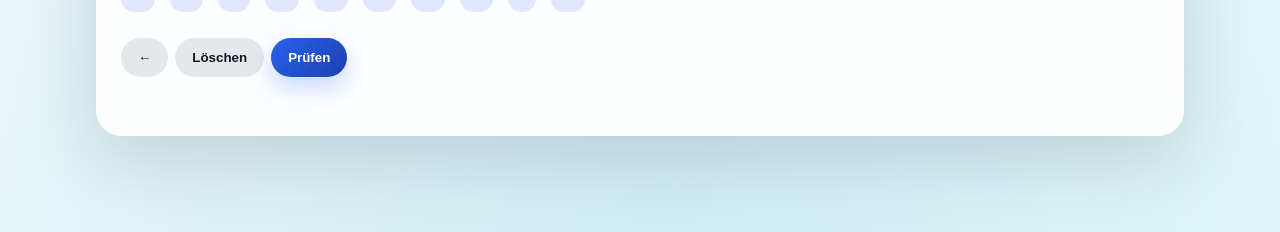
==== commit a876c0ab: "8.0" ====
--- a/student.html
+++ b/student.html
@@ -1,43 +1,39 @@
 <!DOCTYPE html>
 <html lang="de">
-<head><meta charset="UTF-8"><meta name="viewport" content="width=device-width, initial-scale=1.0"><title>DeutschQuest DSD II 7.0 – Schüler</title><link rel="stylesheet" href="css/style.css"></head>
+<head><meta charset="UTF-8"><meta name="viewport" content="width=device-width, initial-scale=1.0"><title>DeutschQuest DSD II 8.1 – Schüler</title><link rel="stylesheet" href="css/style.css"></head>
 <body>
-<header><h1>DeutschQuest DSD II 7.0</h1><p>Schüler-Modus · DSD-II-Wortschatz · 8 Übungen pro Thema</p></header>
+<header class="hero"><div class="heroInner"><span class="badge light">Version 8.1 · Schüler-Modus</span><h1>DeutschQuest DSD II</h1><p>Wortschatztraining für DSD II: Themen wählen, üben, Punkte sammeln und Ergebnisse senden.</p></div></header>
 <div class="scoreBox"><div class="scoreInner"><span class="pill">Punkte: <span id="score">0</span>/<span id="total">0</span></span><div class="progress"><div id="bar" class="bar"></div></div><button class="secondary" onclick="resetCurrent()">Neu starten</button></div></div>
 <main>
 <section class="card">
-<span class="badge">Start</span><h2>Daten eingeben</h2>
+<span class="badge">Start</span><h2>Bereit für dein Training?</h2><p class="small">Wähle dein Thema und eine Übungsform. Der Wortschatz stammt vollständig aus der Version 6.3. Diese Version speichert den kompletten Lernweg.</p>
 <div class="controls">
 <div><label><strong>Name</strong></label><input id="studentName" placeholder="Name"></div>
-<div><label><strong>Kurs</strong></label><input id="studentCourse" placeholder="z. B. DSD II, III Medio, Rodrigo Particular"></div>
+<div><label><strong>Kurs</strong></label><select id="studentCourse"></select></div>
 </div>
 <div class="controls">
 <div><label><strong>Thema</strong></label><select id="themeSelect"></select></div>
 <div><label><strong>Übungsform</strong></label><select id="modeSelect">
-<option value="match">1. Zuordnen</option>
-<option value="write">2. Wort schreiben</option>
-<option value="families">3. Wortfamilien</option>
-<option value="prep">4. Verben mit Präpositionen</option>
-<option value="memory">5. Memory</option>
-<option value="crossword">6. Wortkreuzrätsel</option>
-<option value="exam">7. Lückentext</option>
-<option value="mini">8. Meinung schreiben</option>
+<option value="training">Phase 1–2: Zuordnen und Wort schreiben</option>
+<option value="families">Phase 3: Wortfamilien</option>
+<option value="prep">Phase 4: Verben mit Präpositionen</option>
+<option value="memory">Phase 5: Memory</option>
+<option value="crossword">Phase 6: Wortkreuzrätsel</option>
+<option value="exam">Phase 7: Lückentext</option>
+<option value="mini">Phase 8: Meinung schreiben</option>
 </select></div>
 </div>
-<button class="primary" onclick="saveStudent();render()">Übung starten</button>
-<button class="hint" onclick="sendCompleteResults()">Kompletten Bericht senden</button>
+<button class="primary" onclick="saveStudent();render()">Starten</button>
+<button class="hint" onclick="sendCurrentResults()">Gesamtes Protokoll senden</button>
+<button class="secondary" onclick="resetFullSession()">Protokoll neu starten</button>
+<p class="versionNote">Tipp: Arbeite ruhig mehrere Phasen durch. Am Ende wird das gesamte Protokoll an den Lehrer gesendet, nicht nur die letzte Phase.</p>
 <p id="saveStatus" class="small">Noch nicht gesendet.</p>
-<p class="small">Version 7.0 speichert alle geprüften Antworten lokal im Sitzungsbericht. Am Ende wird der komplette Bericht gesendet.</p>
+<div class="logPanel"><p id="sessionLogPreview" class="small"></p><ul id="sessionLogList" class="small"></ul></div>
 </section>
 <section id="content"></section>
-<section class="card">
-  <span class="badge">Sitzungsbericht</span>
-  <h2>Was wird gesendet?</h2>
-  <div id="reportPreview" class="small">Noch keine Aktivität registriert.</div>
-</section>
 </main>
 <script src="data/themes.js"></script>
 <script src="js/config.js"></script>
 <script src="js/student.js"></script>
 </body>
-</html>
+</html>
--- a/css/style.css
+++ b/css/style.css
@@ -1,30 +1,38 @@
-:root{--blue:#2563eb;--dark:#0f172a;--green:#16a34a;--red:#dc2626;--purple:#7c3aed;--line:#e5e7eb;--muted:#64748b;--bg:#f8fafc}
-*{box-sizing:border-box}body{margin:0;font-family:Arial,Helvetica,sans-serif;background:radial-gradient(circle at top left,#dbeafe,transparent 35%),linear-gradient(135deg,#eef2ff,#f8fafc);color:#111827}
-header{background:linear-gradient(135deg,#1d4ed8,#0f172a);color:white;padding:34px 18px;text-align:center}header h1{margin:0;font-size:34px}header p{margin:8px 0 0;color:#dbeafe}
-main{max-width:1120px;margin:22px auto;padding:0 16px 70px}.card{background:rgba(255,255,255,.97);border-radius:22px;padding:22px;margin-bottom:18px;box-shadow:0 14px 36px rgba(15,23,42,.10)}
-.controls{display:grid;grid-template-columns:1fr 1fr;gap:14px}@media(max-width:760px){.controls{grid-template-columns:1fr}}select,input,textarea{width:100%;padding:12px;border:1px solid #cbd5e1;border-radius:14px;font-size:16px;background:white}
-button{border:0;border-radius:999px;padding:11px 16px;font-weight:800;cursor:pointer;margin:6px 6px 6px 0}.primary{background:linear-gradient(135deg,#2563eb,#1e40af);color:white}.secondary{background:#e5e7eb;color:#111827}.hint{background:#ede9fe;color:#5b21b6}
-.badge{display:inline-block;background:#dbeafe;color:#1e40af;border-radius:999px;padding:5px 11px;font-weight:800;font-size:13px;margin-bottom:10px}.small{font-size:14px;color:var(--muted)}code{background:#e5e7eb;padding:2px 6px;border-radius:6px}
-.scoreBox{position:sticky;top:0;z-index:20;background:rgba(255,255,255,.96);border-bottom:1px solid #e5e7eb;padding:12px 16px;box-shadow:0 6px 18px rgba(15,23,42,.08)}.scoreInner{max-width:1120px;margin:auto;display:flex;gap:12px;align-items:center;justify-content:space-between;flex-wrap:wrap}.pill{background:#eff6ff;color:#1d4ed8;border-radius:999px;padding:8px 12px;font-weight:800}.progress{height:14px;background:#e5e7eb;border-radius:999px;overflow:hidden;flex:1;min-width:220px}.bar{height:100%;width:0%;background:linear-gradient(90deg,#22c55e,#2563eb)}
-.task{border-top:1px solid var(--line);padding:16px 0}.task:first-of-type{border-top:0}.question{font-weight:800;margin-bottom:8px}.feedback{font-weight:800;margin-top:8px}.correct{color:var(--green)}.wrong{color:var(--red)}
-.navGrid{display:grid;grid-template-columns:repeat(2,1fr);gap:14px;margin-top:16px}@media(max-width:760px){.navGrid{grid-template-columns:1fr}}.navCard{display:block;text-decoration:none;color:#111827;border:1px solid #dbeafe;border-radius:18px;padding:18px;background:#f8fafc}.navCard:hover{background:#eff6ff}.navCard strong{display:block;font-size:20px;margin-bottom:6px;color:#1e40af}
-.matchGrid{display:grid;grid-template-columns:1fr 1fr;gap:12px}@media(max-width:760px){.matchGrid{grid-template-columns:1fr}}.matchItem{border:1px solid #cbd5e1;border-radius:14px;background:white;padding:10px}.matchItem select{margin-top:8px}
-.letterChoices{display:flex;flex-wrap:wrap;gap:7px;margin:10px 0}.letterChoices button{border-radius:10px;padding:8px 11px;background:#e0e7ff;color:#3730a3}.letterChoices button:disabled{visibility:hidden}.answerBox{min-height:42px;background:#f8fafc;border:1px dashed #94a3b8;border-radius:12px;padding:9px;font-size:20px;font-weight:900;letter-spacing:1px}
-.familyTable{width:100%;border-collapse:separate;border-spacing:0 8px}.familyTable th{text-align:left;color:#475569}.familyTable td,.familyTable th{padding:8px}.familyTable input{min-width:150px}
-.memoryGrid{display:grid;grid-template-columns:repeat(4,1fr);gap:11px;margin-top:14px}@media(max-width:760px){.memoryGrid{grid-template-columns:repeat(2,1fr)}}.memCard{min-height:88px;border:2px solid #cbd5e1;border-radius:18px;background:white;display:flex;align-items:center;justify-content:center;text-align:center;padding:10px;font-weight:800;cursor:pointer}.memCard.hidden{background:linear-gradient(135deg,#2563eb,#7c3aed);color:transparent}.memCard.hidden:after{content:"?";color:white;font-size:30px}.memCard.matched{background:#dcfce7;border-color:#16a34a;color:#166534;cursor:default}
-.stage{display:flex;gap:10px;flex-wrap:wrap;margin:12px 0}.stage span{background:#f8fafc;border:1px solid #dbeafe;border-radius:999px;padding:7px 10px;font-weight:700;color:#1e40af}
-.crossWrap{overflow-x:auto;margin-top:14px;padding-bottom:8px}.crossWord{display:grid;gap:10px;min-width:max-content}.crossRow{display:flex;align-items:center;gap:5px}.rowNum{width:24px;height:24px;border-radius:50%;background:#1d4ed8;color:white;display:flex;align-items:center;justify-content:center;font-size:11px;font-weight:900;flex-shrink:0}.letterBox{width:30px;height:34px;border:2px solid #cbd5e1;border-radius:7px;text-align:center;text-transform:uppercase;font-weight:900;font-size:16px;background:white;padding:0}.letterBox.fixed{background:#dbeafe;border-color:#2563eb;color:#1e40af}.letterBox.ok{background:#dcfce7;border-color:#16a34a}.letterBox.bad{background:#fee2e2;border-color:#ef4444}.clues li{margin-bottom:8px}#showSolutionBtn{display:none}
-.wordbank span{display:inline-block;background:#eef2ff;color:#3730a3;border-radius:999px;padding:6px 10px;margin:4px;font-weight:800}.lueckenText{font-size:17px;line-height:1.9}.inlineBlank{display:inline-block;width:180px;margin:0 4px}.inlineBlank input{padding:7px;border-radius:10px}
-.prepCard{border:1px solid #cbd5e1;background:white;border-radius:16px;padding:14px;margin:12px 0}.case{display:inline-block;background:#fef3c7;color:#92400e;border-radius:999px;padding:4px 9px;font-weight:800;margin-left:6px}.prepSolution{display:none;margin-top:10px;background:#f8fafc;border-left:5px solid var(--blue);padding:10px;border-radius:10px}
-textarea{min-height:130px}.saveOk{color:#16a34a;font-weight:800}.saveBad{color:#dc2626;font-weight:800}
-
-#configCode{min-height:170px;font-family:monospace;font-size:14px;background:#0f172a;color:#e5e7eb}
+:root{
+  --ink:#111827;--muted:#64748b;--soft:#f8fafc;--card:rgba(255,255,255,.92);--line:rgba(148,163,184,.28);
+  --blue:#2563eb;--blue2:#1d4ed8;--violet:#7c3aed;--cyan:#0891b2;--green:#16a34a;--red:#dc2626;--amber:#f59e0b;
+  --shadow:0 24px 70px rgba(15,23,42,.14);--radius:26px;
+}
+*{box-sizing:border-box}
+html{scroll-behavior:smooth}
+body{margin:0;font-family:Inter,Arial,Helvetica,sans-serif;color:var(--ink);background:
+  radial-gradient(circle at 8% 0%,rgba(37,99,235,.28),transparent 30%),
+  radial-gradient(circle at 92% 12%,rgba(124,58,237,.20),transparent 32%),
+  radial-gradient(circle at 52% 100%,rgba(8,145,178,.14),transparent 34%),
+  linear-gradient(135deg,#eef2ff 0%,#f8fafc 45%,#eefdfd 100%);min-height:100vh}
+body:before{content:"";position:fixed;inset:0;pointer-events:none;background-image:linear-gradient(rgba(15,23,42,.035) 1px,transparent 1px),linear-gradient(90deg,rgba(15,23,42,.035) 1px,transparent 1px);background-size:36px 36px;mask-image:linear-gradient(to bottom,black,transparent 78%)}
+header{position:relative;overflow:hidden;background:linear-gradient(135deg,#172554,#1d4ed8 48%,#7c3aed);color:white;padding:42px 18px;text-align:center;box-shadow:0 18px 45px rgba(30,64,175,.25)}
+header:after{content:"";position:absolute;right:-90px;top:-120px;width:360px;height:360px;border-radius:50%;background:rgba(255,255,255,.14)}
+header h1{position:relative;margin:0;font-size:clamp(32px,5vw,58px);letter-spacing:-.04em;line-height:1.02}
+header p{position:relative;margin:12px auto 0;color:#dbeafe;font-size:18px;max-width:800px}.hero{padding:64px 18px}.heroInner{max-width:1120px;margin:auto;text-align:left}.hero p{margin-left:0}.badge.light{background:rgba(255,255,255,.16);color:white;border:1px solid rgba(255,255,255,.38);backdrop-filter:blur(8px)}
+main{position:relative;max-width:1120px;margin:26px auto 0;padding:0 16px 76px}.card{background:var(--card);border:1px solid rgba(255,255,255,.7);border-radius:var(--radius);padding:24px;margin-bottom:20px;box-shadow:var(--shadow);backdrop-filter:blur(14px)}
+.card h2{margin:4px 0 12px;font-size:clamp(24px,3vw,34px);letter-spacing:-.03em}.card h3{margin-bottom:8px}.small{font-size:14px;color:var(--muted);line-height:1.55}.badge{display:inline-flex;align-items:center;gap:6px;background:#dbeafe;color:#1e40af;border-radius:999px;padding:7px 12px;font-weight:900;font-size:13px;margin-bottom:10px;letter-spacing:.01em}.badge:before{content:"✦";font-size:12px}code{background:#e5e7eb;padding:2px 7px;border-radius:8px}
+.controls{display:grid;grid-template-columns:1fr 1fr;gap:16px;margin:10px 0}@media(max-width:760px){.controls{grid-template-columns:1fr}}
+label{display:block;margin:6px 0 7px}select,input,textarea{width:100%;padding:13px 14px;border:1px solid #cbd5e1;border-radius:16px;font-size:16px;background:rgba(255,255,255,.98);outline:none;transition:.18s box-shadow,.18s border-color}select:focus,input:focus,textarea:focus{border-color:#60a5fa;box-shadow:0 0 0 4px rgba(37,99,235,.12)}textarea{min-height:130px;line-height:1.55}
+button{border:0;border-radius:999px;padding:12px 17px;font-weight:900;cursor:pointer;margin:7px 7px 7px 0;transition:transform .14s,box-shadow .14s,filter .14s}button:hover{transform:translateY(-1px);filter:saturate(1.06)}button:active{transform:translateY(0)}.primary{background:linear-gradient(135deg,#2563eb,#1e40af);color:white;box-shadow:0 10px 24px rgba(37,99,235,.26)}.secondary{background:#e5e7eb;color:#111827}.hint{background:linear-gradient(135deg,#ede9fe,#dbeafe);color:#5b21b6}.saveOk{color:var(--green);font-weight:900}.saveBad{color:var(--red);font-weight:900}
+.scoreBox{position:sticky;top:0;z-index:20;background:rgba(255,255,255,.80);border-bottom:1px solid rgba(148,163,184,.28);padding:12px 16px;box-shadow:0 10px 28px rgba(15,23,42,.08);backdrop-filter:blur(16px)}.scoreInner{max-width:1120px;margin:auto;display:flex;gap:12px;align-items:center;justify-content:space-between;flex-wrap:wrap}.pill{background:linear-gradient(135deg,#eff6ff,#eef2ff);color:#1d4ed8;border:1px solid #dbeafe;border-radius:999px;padding:9px 13px;font-weight:900}.progress{height:15px;background:#e5e7eb;border-radius:999px;overflow:hidden;flex:1;min-width:220px;box-shadow:inset 0 1px 3px rgba(15,23,42,.1)}.bar{height:100%;width:0%;background:linear-gradient(90deg,#22c55e,#06b6d4,#2563eb);transition:width .25s}
+.navGrid{display:grid;grid-template-columns:repeat(2,1fr);gap:16px;margin-top:16px}@media(max-width:760px){.navGrid{grid-template-columns:1fr}}.navCard{position:relative;display:block;text-decoration:none;color:#111827;border:1px solid #dbeafe;border-radius:22px;padding:20px;background:linear-gradient(135deg,#ffffff,#f8fafc);overflow:hidden;transition:.16s transform,.16s box-shadow}.navCard:after{content:"→";position:absolute;right:18px;top:16px;color:#2563eb;font-size:26px;font-weight:900}.navCard:hover{transform:translateY(-3px);box-shadow:0 18px 45px rgba(37,99,235,.14)}.navCard strong{display:block;font-size:22px;margin-bottom:8px;color:#1e40af}.navCard span{display:block;color:#475569;line-height:1.45}.navCard.big{min-height:128px}.featureGrid{display:grid;grid-template-columns:repeat(3,1fr);gap:15px}.featureGrid div{background:linear-gradient(135deg,#ffffff,#f8fafc);border:1px solid #dbeafe;border-radius:22px;padding:18px}.featureGrid strong{display:block;color:#1e40af;font-size:19px;margin-bottom:8px}.featureGrid span{color:#475569;line-height:1.45}@media(max-width:860px){.featureGrid{grid-template-columns:1fr}}
+.task{border-top:1px solid var(--line);padding:18px 0}.task:first-of-type{border-top:0}.question{font-weight:900;margin-bottom:10px;line-height:1.45}.feedback{font-weight:900;margin-top:9px}.correct{color:var(--green)}.wrong{color:var(--red)}
+.matchGrid{display:grid;grid-template-columns:1fr 1fr;gap:14px}@media(max-width:760px){.matchGrid{grid-template-columns:1fr}}.matchItem{border:1px solid #dbeafe;border-radius:20px;background:linear-gradient(135deg,#ffffff,#f8fafc);padding:14px}.matchItem strong{display:inline-block;background:#eff6ff;color:#1e40af;padding:6px 10px;border-radius:999px;margin-bottom:8px}.matchItem select{margin-top:8px}
+.letterChoices{display:flex;flex-wrap:wrap;gap:8px;margin:12px 0}.letterChoices button{border-radius:13px;padding:9px 12px;background:#e0e7ff;color:#3730a3}.letterChoices button:disabled{visibility:hidden}.answerBox{min-height:46px;background:#f8fafc;border:1px dashed #94a3b8;border-radius:16px;padding:10px;font-size:21px;font-weight:900;letter-spacing:1px}
+.familyTable{width:100%;border-collapse:separate;border-spacing:0 9px}.familyTable th{text-align:left;color:#475569}.familyTable td,.familyTable th{padding:9px}.familyTable tr.task{background:linear-gradient(135deg,#fff,#f8fafc);box-shadow:0 0 0 1px #e2e8f0;border-radius:16px}.familyTable input{min-width:150px}.prepCard{border:1px solid #dbeafe;background:linear-gradient(135deg,#ffffff,#f8fafc);border-radius:20px;padding:16px;margin:14px 0}.case{display:inline-block;background:#fef3c7;color:#92400e;border-radius:999px;padding:5px 10px;font-weight:900;margin-left:6px}.prepSolution{display:none;margin-top:11px;background:#f8fafc;border-left:5px solid var(--blue);padding:11px;border-radius:12px}
+.memoryGrid{display:grid;grid-template-columns:repeat(4,1fr);gap:12px;margin-top:14px}@media(max-width:760px){.memoryGrid{grid-template-columns:repeat(2,1fr)}}.memCard{min-height:92px;border:2px solid #cbd5e1;border-radius:22px;background:white;display:flex;align-items:center;justify-content:center;text-align:center;padding:10px;font-weight:900;cursor:pointer;box-shadow:0 10px 22px rgba(15,23,42,.06)}.memCard.hidden{background:linear-gradient(135deg,#2563eb,#7c3aed);color:transparent}.memCard.hidden:after{content:"?";color:white;font-size:34px}.memCard.matched{background:#dcfce7;border-color:#16a34a;color:#166534;cursor:default}.stage{display:flex;gap:10px;flex-wrap:wrap;margin:12px 0}.stage span{background:#f8fafc;border:1px solid #dbeafe;border-radius:999px;padding:8px 11px;font-weight:800;color:#1e40af}
+.crossWrap{overflow-x:auto;margin-top:14px;padding-bottom:8px}.crossWord{display:grid;gap:10px;min-width:max-content}.crossRow{display:flex;align-items:center;gap:5px}.rowNum{width:26px;height:26px;border-radius:50%;background:#1d4ed8;color:white;display:flex;align-items:center;justify-content:center;font-size:12px;font-weight:900;flex-shrink:0}.letterBox{width:32px;height:36px;border:2px solid #cbd5e1;border-radius:9px;text-align:center;text-transform:uppercase;font-weight:900;font-size:16px;background:white;padding:0}.letterBox.fixed{background:#dbeafe;border-color:#2563eb;color:#1e40af}.letterBox.ok{background:#dcfce7;border-color:#16a34a}.letterBox.bad{background:#fee2e2;border-color:#ef4444}.clues li{margin-bottom:8px;line-height:1.45}#showSolutionBtn{display:none}
+.wordbank{margin:12px 0}.wordbank span{display:inline-block;background:linear-gradient(135deg,#eef2ff,#eff6ff);color:#3730a3;border:1px solid #dbeafe;border-radius:999px;padding:7px 11px;margin:4px;font-weight:900}.lueckenText{font-size:17px;line-height:2}.inlineBlank{display:inline-block;width:190px;margin:0 4px}.inlineBlank input{padding:8px;border-radius:12px}
+#configCode{min-height:180px;font-family:ui-monospace,SFMono-Regular,Menlo,Consolas,monospace;font-size:14px;background:#0f172a;color:#e5e7eb}.versionNote{background:#ecfeff;border:1px solid #a5f3fc;color:#155e75;border-radius:18px;padding:12px 14px;margin-top:12px;font-weight:800}.themeMeta{display:flex;flex-wrap:wrap;gap:9px;margin-top:12px}.themeMeta span{background:#f8fafc;border:1px solid #dbeafe;color:#334155;border-radius:999px;padding:7px 10px;font-weight:800;font-size:14px}
 
 
-/* DeutschQuest 6.3 Ergänzungen */
-.hero{padding:52px 18px;background:linear-gradient(135deg,#1d4ed8,#4f46e5,#0f172a)}
-.heroInner{max-width:1120px;margin:auto;text-align:left}.hero h1{font-size:46px}.hero p{font-size:18px;max-width:720px}.badge.light{background:rgba(255,255,255,.18);color:white;border:1px solid rgba(255,255,255,.35)}
-.introCard h2{font-size:30px}.navCard.big{min-height:120px}.featureGrid{display:grid;grid-template-columns:repeat(3,1fr);gap:14px}.featureGrid div{background:#f8fafc;border:1px solid #dbeafe;border-radius:18px;padding:16px}.featureGrid strong{display:block;color:#1e40af;font-size:18px;margin-bottom:8px}.featureGrid span{color:#475569;line-height:1.45}
-@media(max-width:860px){.featureGrid{grid-template-columns:1fr}.hero h1{font-size:34px}}
-
-#reportPreview div{margin:.25rem 0}.letterBox.ok{background:#dcfce7}.letterBox.bad{background:#fee2e2}.prepSolution{display:none;margin-top:.5rem}.case{font-weight:700}.saveOk{color:#166534}.saveBad{color:#991b1b}
+.logPanel{margin-top:16px;padding:14px;border-radius:18px;background:rgba(255,255,255,.72);border:1px solid rgba(15,23,42,.09)}
+.logPanel ul{margin:8px 0 0 18px;padding:0}
+.logPanel li{margin:4px 0}
+.saveOk{color:#15803d;font-weight:700}.saveBad{color:#b91c1c;font-weight:700}
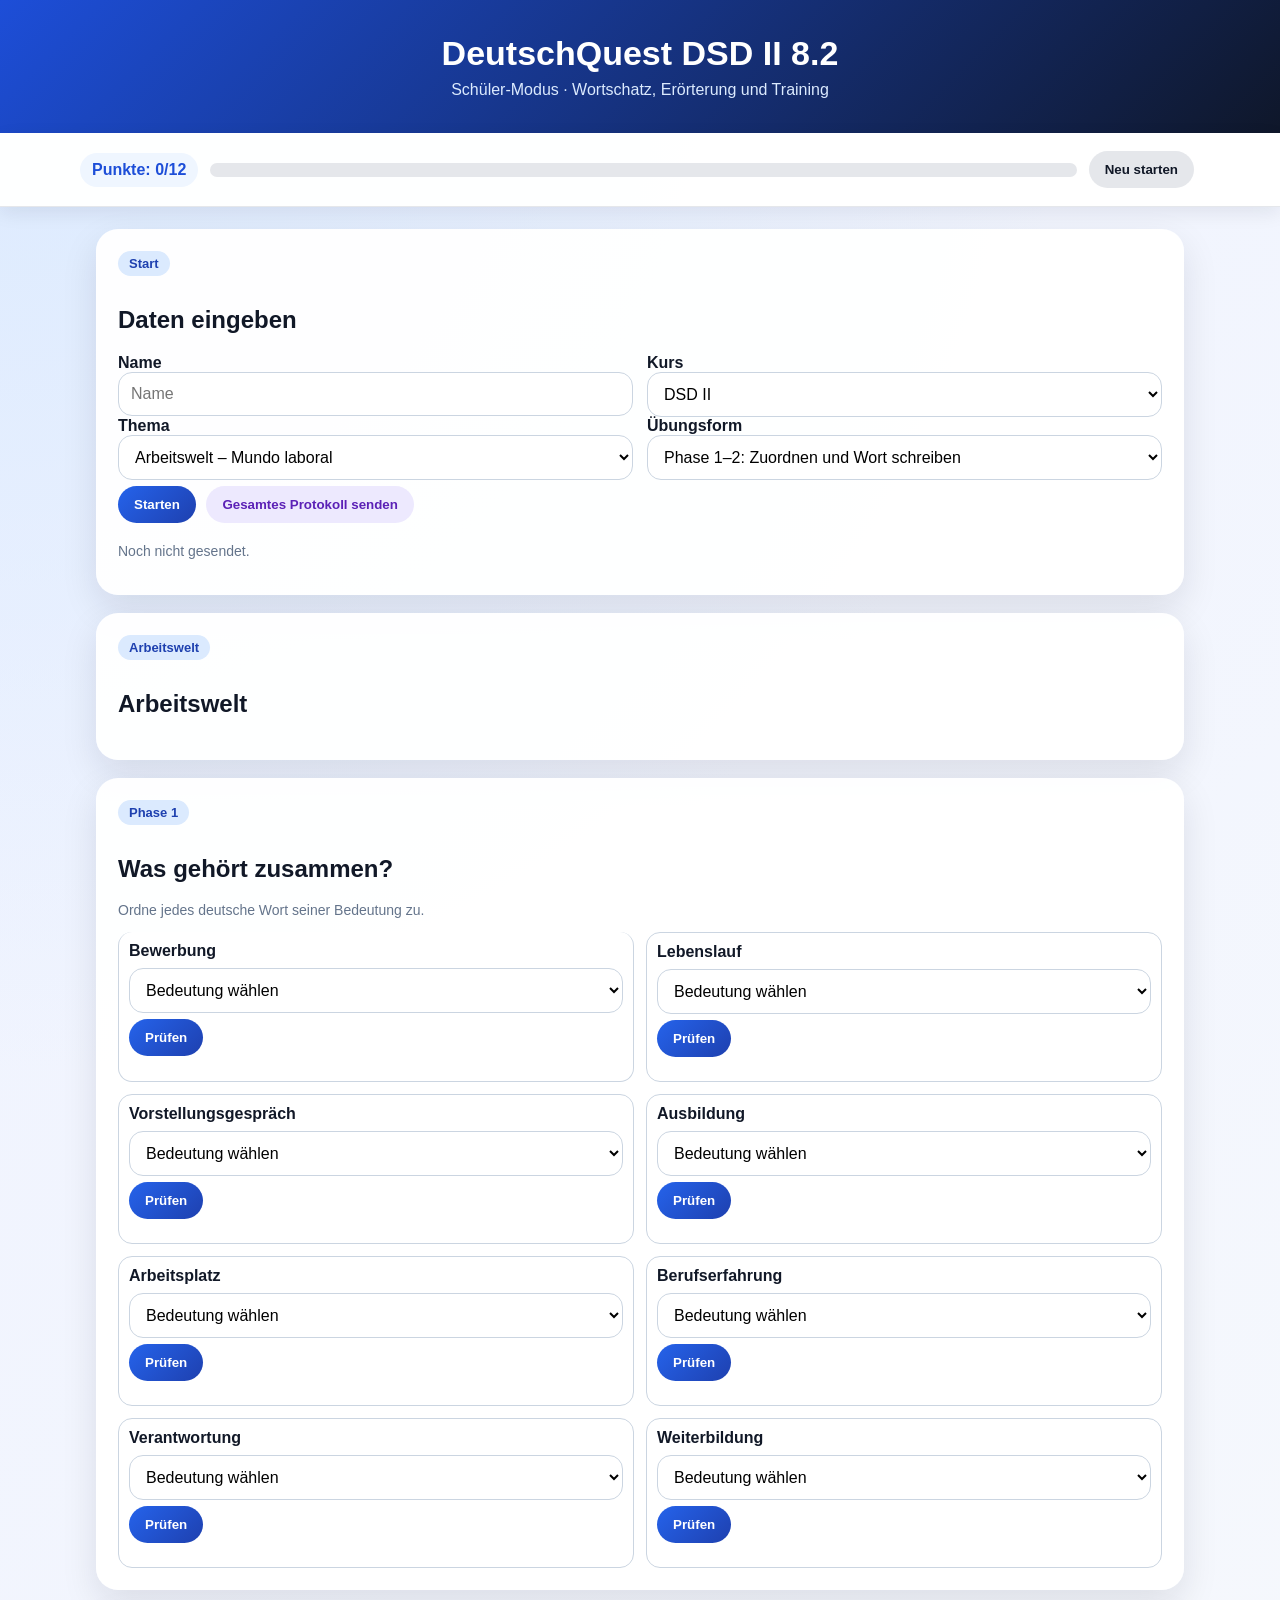
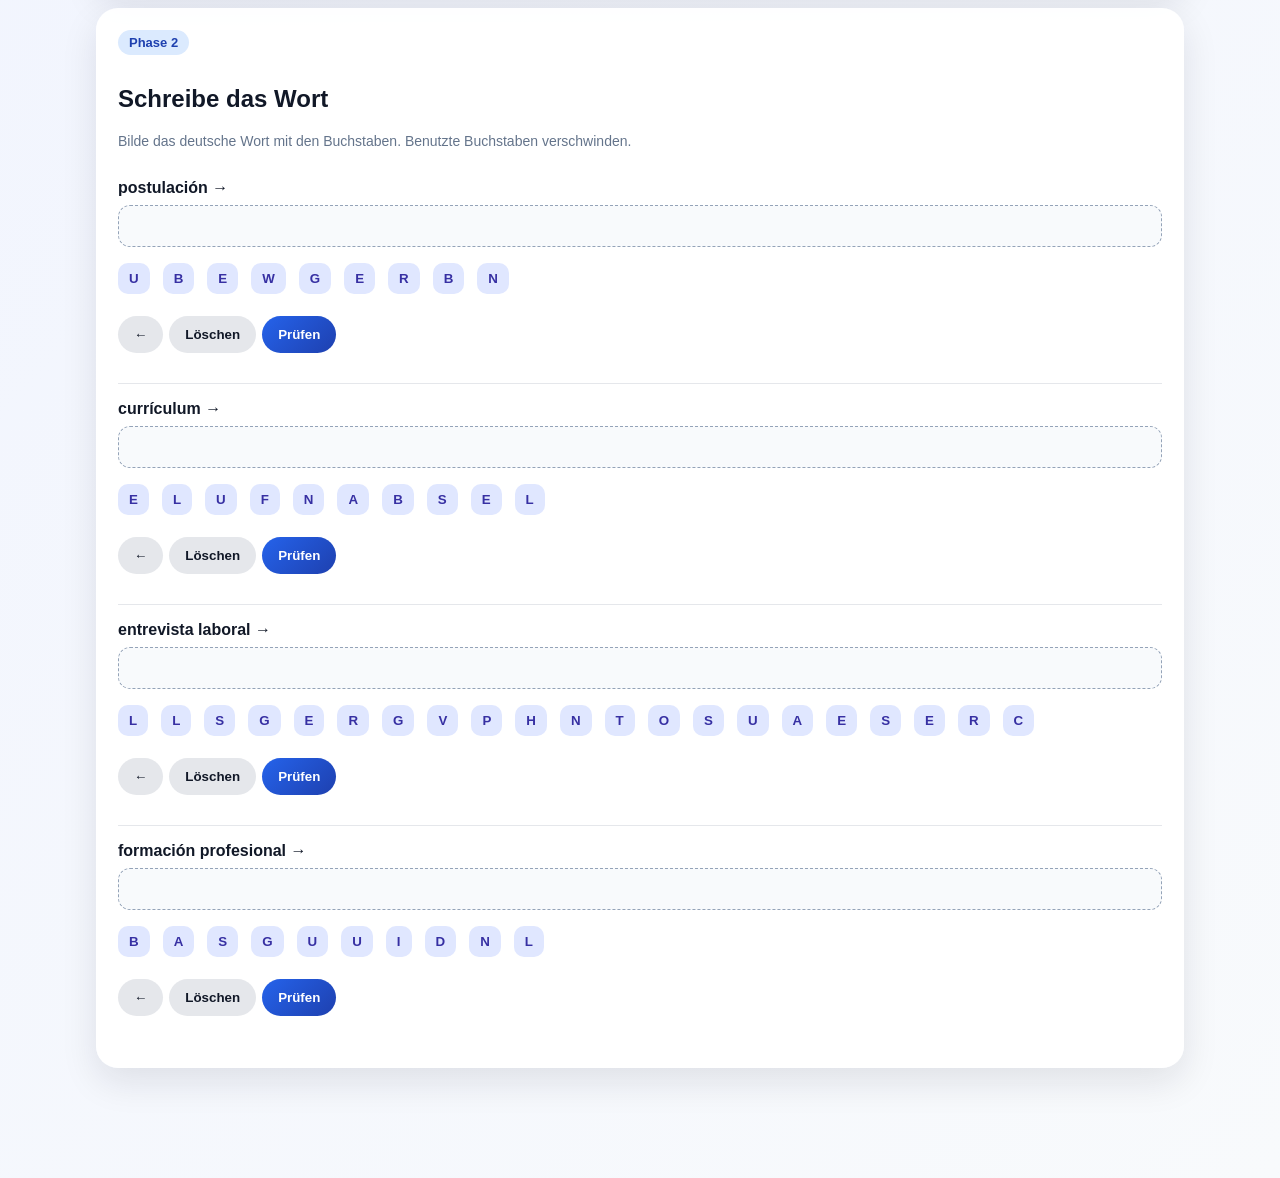
==== commit 67c7e7c1: "8.1" ====
--- a/student.html
+++ b/student.html
@@ -1,12 +1,12 @@
 <!DOCTYPE html>
 <html lang="de">
-<head><meta charset="UTF-8"><meta name="viewport" content="width=device-width, initial-scale=1.0"><title>DeutschQuest DSD II 8.1 – Schüler</title><link rel="stylesheet" href="css/style.css"></head>
+<head><meta charset="UTF-8"><meta name="viewport" content="width=device-width, initial-scale=1.0"><title>DeutschQuest DSD II – Schüler</title><link rel="stylesheet" href="css/style.css"></head>
 <body>
-<header class="hero"><div class="heroInner"><span class="badge light">Version 8.1 · Schüler-Modus</span><h1>DeutschQuest DSD II</h1><p>Wortschatztraining für DSD II: Themen wählen, üben, Punkte sammeln und Ergebnisse senden.</p></div></header>
+<header><h1>DeutschQuest DSD II 8.2</h1><p>Schüler-Modus · Wortschatz, Erörterung und Training</p></header>
 <div class="scoreBox"><div class="scoreInner"><span class="pill">Punkte: <span id="score">0</span>/<span id="total">0</span></span><div class="progress"><div id="bar" class="bar"></div></div><button class="secondary" onclick="resetCurrent()">Neu starten</button></div></div>
 <main>
 <section class="card">
-<span class="badge">Start</span><h2>Bereit für dein Training?</h2><p class="small">Wähle dein Thema und eine Übungsform. Der Wortschatz stammt vollständig aus der Version 6.3. Diese Version speichert den kompletten Lernweg.</p>
+<span class="badge">Start</span><h2>Daten eingeben</h2>
 <div class="controls">
 <div><label><strong>Name</strong></label><input id="studentName" placeholder="Name"></div>
 <div><label><strong>Kurs</strong></label><select id="studentCourse"></select></div>
@@ -25,10 +25,7 @@
 </div>
 <button class="primary" onclick="saveStudent();render()">Starten</button>
 <button class="hint" onclick="sendCurrentResults()">Gesamtes Protokoll senden</button>
-<button class="secondary" onclick="resetFullSession()">Protokoll neu starten</button>
-<p class="versionNote">Tipp: Arbeite ruhig mehrere Phasen durch. Am Ende wird das gesamte Protokoll an den Lehrer gesendet, nicht nur die letzte Phase.</p>
 <p id="saveStatus" class="small">Noch nicht gesendet.</p>
-<div class="logPanel"><p id="sessionLogPreview" class="small"></p><ul id="sessionLogList" class="small"></ul></div>
 </section>
 <section id="content"></section>
 </main>
--- a/css/style.css
+++ b/css/style.css
@@ -1,38 +1,28 @@
-:root{
-  --ink:#111827;--muted:#64748b;--soft:#f8fafc;--card:rgba(255,255,255,.92);--line:rgba(148,163,184,.28);
-  --blue:#2563eb;--blue2:#1d4ed8;--violet:#7c3aed;--cyan:#0891b2;--green:#16a34a;--red:#dc2626;--amber:#f59e0b;
-  --shadow:0 24px 70px rgba(15,23,42,.14);--radius:26px;
-}
-*{box-sizing:border-box}
-html{scroll-behavior:smooth}
-body{margin:0;font-family:Inter,Arial,Helvetica,sans-serif;color:var(--ink);background:
-  radial-gradient(circle at 8% 0%,rgba(37,99,235,.28),transparent 30%),
-  radial-gradient(circle at 92% 12%,rgba(124,58,237,.20),transparent 32%),
-  radial-gradient(circle at 52% 100%,rgba(8,145,178,.14),transparent 34%),
-  linear-gradient(135deg,#eef2ff 0%,#f8fafc 45%,#eefdfd 100%);min-height:100vh}
-body:before{content:"";position:fixed;inset:0;pointer-events:none;background-image:linear-gradient(rgba(15,23,42,.035) 1px,transparent 1px),linear-gradient(90deg,rgba(15,23,42,.035) 1px,transparent 1px);background-size:36px 36px;mask-image:linear-gradient(to bottom,black,transparent 78%)}
-header{position:relative;overflow:hidden;background:linear-gradient(135deg,#172554,#1d4ed8 48%,#7c3aed);color:white;padding:42px 18px;text-align:center;box-shadow:0 18px 45px rgba(30,64,175,.25)}
-header:after{content:"";position:absolute;right:-90px;top:-120px;width:360px;height:360px;border-radius:50%;background:rgba(255,255,255,.14)}
-header h1{position:relative;margin:0;font-size:clamp(32px,5vw,58px);letter-spacing:-.04em;line-height:1.02}
-header p{position:relative;margin:12px auto 0;color:#dbeafe;font-size:18px;max-width:800px}.hero{padding:64px 18px}.heroInner{max-width:1120px;margin:auto;text-align:left}.hero p{margin-left:0}.badge.light{background:rgba(255,255,255,.16);color:white;border:1px solid rgba(255,255,255,.38);backdrop-filter:blur(8px)}
-main{position:relative;max-width:1120px;margin:26px auto 0;padding:0 16px 76px}.card{background:var(--card);border:1px solid rgba(255,255,255,.7);border-radius:var(--radius);padding:24px;margin-bottom:20px;box-shadow:var(--shadow);backdrop-filter:blur(14px)}
-.card h2{margin:4px 0 12px;font-size:clamp(24px,3vw,34px);letter-spacing:-.03em}.card h3{margin-bottom:8px}.small{font-size:14px;color:var(--muted);line-height:1.55}.badge{display:inline-flex;align-items:center;gap:6px;background:#dbeafe;color:#1e40af;border-radius:999px;padding:7px 12px;font-weight:900;font-size:13px;margin-bottom:10px;letter-spacing:.01em}.badge:before{content:"✦";font-size:12px}code{background:#e5e7eb;padding:2px 7px;border-radius:8px}
-.controls{display:grid;grid-template-columns:1fr 1fr;gap:16px;margin:10px 0}@media(max-width:760px){.controls{grid-template-columns:1fr}}
-label{display:block;margin:6px 0 7px}select,input,textarea{width:100%;padding:13px 14px;border:1px solid #cbd5e1;border-radius:16px;font-size:16px;background:rgba(255,255,255,.98);outline:none;transition:.18s box-shadow,.18s border-color}select:focus,input:focus,textarea:focus{border-color:#60a5fa;box-shadow:0 0 0 4px rgba(37,99,235,.12)}textarea{min-height:130px;line-height:1.55}
-button{border:0;border-radius:999px;padding:12px 17px;font-weight:900;cursor:pointer;margin:7px 7px 7px 0;transition:transform .14s,box-shadow .14s,filter .14s}button:hover{transform:translateY(-1px);filter:saturate(1.06)}button:active{transform:translateY(0)}.primary{background:linear-gradient(135deg,#2563eb,#1e40af);color:white;box-shadow:0 10px 24px rgba(37,99,235,.26)}.secondary{background:#e5e7eb;color:#111827}.hint{background:linear-gradient(135deg,#ede9fe,#dbeafe);color:#5b21b6}.saveOk{color:var(--green);font-weight:900}.saveBad{color:var(--red);font-weight:900}
-.scoreBox{position:sticky;top:0;z-index:20;background:rgba(255,255,255,.80);border-bottom:1px solid rgba(148,163,184,.28);padding:12px 16px;box-shadow:0 10px 28px rgba(15,23,42,.08);backdrop-filter:blur(16px)}.scoreInner{max-width:1120px;margin:auto;display:flex;gap:12px;align-items:center;justify-content:space-between;flex-wrap:wrap}.pill{background:linear-gradient(135deg,#eff6ff,#eef2ff);color:#1d4ed8;border:1px solid #dbeafe;border-radius:999px;padding:9px 13px;font-weight:900}.progress{height:15px;background:#e5e7eb;border-radius:999px;overflow:hidden;flex:1;min-width:220px;box-shadow:inset 0 1px 3px rgba(15,23,42,.1)}.bar{height:100%;width:0%;background:linear-gradient(90deg,#22c55e,#06b6d4,#2563eb);transition:width .25s}
-.navGrid{display:grid;grid-template-columns:repeat(2,1fr);gap:16px;margin-top:16px}@media(max-width:760px){.navGrid{grid-template-columns:1fr}}.navCard{position:relative;display:block;text-decoration:none;color:#111827;border:1px solid #dbeafe;border-radius:22px;padding:20px;background:linear-gradient(135deg,#ffffff,#f8fafc);overflow:hidden;transition:.16s transform,.16s box-shadow}.navCard:after{content:"→";position:absolute;right:18px;top:16px;color:#2563eb;font-size:26px;font-weight:900}.navCard:hover{transform:translateY(-3px);box-shadow:0 18px 45px rgba(37,99,235,.14)}.navCard strong{display:block;font-size:22px;margin-bottom:8px;color:#1e40af}.navCard span{display:block;color:#475569;line-height:1.45}.navCard.big{min-height:128px}.featureGrid{display:grid;grid-template-columns:repeat(3,1fr);gap:15px}.featureGrid div{background:linear-gradient(135deg,#ffffff,#f8fafc);border:1px solid #dbeafe;border-radius:22px;padding:18px}.featureGrid strong{display:block;color:#1e40af;font-size:19px;margin-bottom:8px}.featureGrid span{color:#475569;line-height:1.45}@media(max-width:860px){.featureGrid{grid-template-columns:1fr}}
-.task{border-top:1px solid var(--line);padding:18px 0}.task:first-of-type{border-top:0}.question{font-weight:900;margin-bottom:10px;line-height:1.45}.feedback{font-weight:900;margin-top:9px}.correct{color:var(--green)}.wrong{color:var(--red)}
-.matchGrid{display:grid;grid-template-columns:1fr 1fr;gap:14px}@media(max-width:760px){.matchGrid{grid-template-columns:1fr}}.matchItem{border:1px solid #dbeafe;border-radius:20px;background:linear-gradient(135deg,#ffffff,#f8fafc);padding:14px}.matchItem strong{display:inline-block;background:#eff6ff;color:#1e40af;padding:6px 10px;border-radius:999px;margin-bottom:8px}.matchItem select{margin-top:8px}
-.letterChoices{display:flex;flex-wrap:wrap;gap:8px;margin:12px 0}.letterChoices button{border-radius:13px;padding:9px 12px;background:#e0e7ff;color:#3730a3}.letterChoices button:disabled{visibility:hidden}.answerBox{min-height:46px;background:#f8fafc;border:1px dashed #94a3b8;border-radius:16px;padding:10px;font-size:21px;font-weight:900;letter-spacing:1px}
-.familyTable{width:100%;border-collapse:separate;border-spacing:0 9px}.familyTable th{text-align:left;color:#475569}.familyTable td,.familyTable th{padding:9px}.familyTable tr.task{background:linear-gradient(135deg,#fff,#f8fafc);box-shadow:0 0 0 1px #e2e8f0;border-radius:16px}.familyTable input{min-width:150px}.prepCard{border:1px solid #dbeafe;background:linear-gradient(135deg,#ffffff,#f8fafc);border-radius:20px;padding:16px;margin:14px 0}.case{display:inline-block;background:#fef3c7;color:#92400e;border-radius:999px;padding:5px 10px;font-weight:900;margin-left:6px}.prepSolution{display:none;margin-top:11px;background:#f8fafc;border-left:5px solid var(--blue);padding:11px;border-radius:12px}
-.memoryGrid{display:grid;grid-template-columns:repeat(4,1fr);gap:12px;margin-top:14px}@media(max-width:760px){.memoryGrid{grid-template-columns:repeat(2,1fr)}}.memCard{min-height:92px;border:2px solid #cbd5e1;border-radius:22px;background:white;display:flex;align-items:center;justify-content:center;text-align:center;padding:10px;font-weight:900;cursor:pointer;box-shadow:0 10px 22px rgba(15,23,42,.06)}.memCard.hidden{background:linear-gradient(135deg,#2563eb,#7c3aed);color:transparent}.memCard.hidden:after{content:"?";color:white;font-size:34px}.memCard.matched{background:#dcfce7;border-color:#16a34a;color:#166534;cursor:default}.stage{display:flex;gap:10px;flex-wrap:wrap;margin:12px 0}.stage span{background:#f8fafc;border:1px solid #dbeafe;border-radius:999px;padding:8px 11px;font-weight:800;color:#1e40af}
-.crossWrap{overflow-x:auto;margin-top:14px;padding-bottom:8px}.crossWord{display:grid;gap:10px;min-width:max-content}.crossRow{display:flex;align-items:center;gap:5px}.rowNum{width:26px;height:26px;border-radius:50%;background:#1d4ed8;color:white;display:flex;align-items:center;justify-content:center;font-size:12px;font-weight:900;flex-shrink:0}.letterBox{width:32px;height:36px;border:2px solid #cbd5e1;border-radius:9px;text-align:center;text-transform:uppercase;font-weight:900;font-size:16px;background:white;padding:0}.letterBox.fixed{background:#dbeafe;border-color:#2563eb;color:#1e40af}.letterBox.ok{background:#dcfce7;border-color:#16a34a}.letterBox.bad{background:#fee2e2;border-color:#ef4444}.clues li{margin-bottom:8px;line-height:1.45}#showSolutionBtn{display:none}
-.wordbank{margin:12px 0}.wordbank span{display:inline-block;background:linear-gradient(135deg,#eef2ff,#eff6ff);color:#3730a3;border:1px solid #dbeafe;border-radius:999px;padding:7px 11px;margin:4px;font-weight:900}.lueckenText{font-size:17px;line-height:2}.inlineBlank{display:inline-block;width:190px;margin:0 4px}.inlineBlank input{padding:8px;border-radius:12px}
-#configCode{min-height:180px;font-family:ui-monospace,SFMono-Regular,Menlo,Consolas,monospace;font-size:14px;background:#0f172a;color:#e5e7eb}.versionNote{background:#ecfeff;border:1px solid #a5f3fc;color:#155e75;border-radius:18px;padding:12px 14px;margin-top:12px;font-weight:800}.themeMeta{display:flex;flex-wrap:wrap;gap:9px;margin-top:12px}.themeMeta span{background:#f8fafc;border:1px solid #dbeafe;color:#334155;border-radius:999px;padding:7px 10px;font-weight:800;font-size:14px}
+:root{--blue:#2563eb;--dark:#0f172a;--green:#16a34a;--red:#dc2626;--purple:#7c3aed;--line:#e5e7eb;--muted:#64748b;--bg:#f8fafc}
+*{box-sizing:border-box}body{margin:0;font-family:Arial,Helvetica,sans-serif;background:radial-gradient(circle at top left,#dbeafe,transparent 35%),linear-gradient(135deg,#eef2ff,#f8fafc);color:#111827}
+header{background:linear-gradient(135deg,#1d4ed8,#0f172a);color:white;padding:34px 18px;text-align:center}header h1{margin:0;font-size:34px}header p{margin:8px 0 0;color:#dbeafe}
+main{max-width:1120px;margin:22px auto;padding:0 16px 70px}.card{background:rgba(255,255,255,.97);border-radius:22px;padding:22px;margin-bottom:18px;box-shadow:0 14px 36px rgba(15,23,42,.10)}
+.controls{display:grid;grid-template-columns:1fr 1fr;gap:14px}@media(max-width:760px){.controls{grid-template-columns:1fr}}select,input,textarea{width:100%;padding:12px;border:1px solid #cbd5e1;border-radius:14px;font-size:16px;background:white}
+button{border:0;border-radius:999px;padding:11px 16px;font-weight:800;cursor:pointer;margin:6px 6px 6px 0}.primary{background:linear-gradient(135deg,#2563eb,#1e40af);color:white}.secondary{background:#e5e7eb;color:#111827}.hint{background:#ede9fe;color:#5b21b6}
+.badge{display:inline-block;background:#dbeafe;color:#1e40af;border-radius:999px;padding:5px 11px;font-weight:800;font-size:13px;margin-bottom:10px}.small{font-size:14px;color:var(--muted)}code{background:#e5e7eb;padding:2px 6px;border-radius:6px}
+.scoreBox{position:sticky;top:0;z-index:20;background:rgba(255,255,255,.96);border-bottom:1px solid #e5e7eb;padding:12px 16px;box-shadow:0 6px 18px rgba(15,23,42,.08)}.scoreInner{max-width:1120px;margin:auto;display:flex;gap:12px;align-items:center;justify-content:space-between;flex-wrap:wrap}.pill{background:#eff6ff;color:#1d4ed8;border-radius:999px;padding:8px 12px;font-weight:800}.progress{height:14px;background:#e5e7eb;border-radius:999px;overflow:hidden;flex:1;min-width:220px}.bar{height:100%;width:0%;background:linear-gradient(90deg,#22c55e,#2563eb)}
+.task{border-top:1px solid var(--line);padding:16px 0}.task:first-of-type{border-top:0}.question{font-weight:800;margin-bottom:8px}.feedback{font-weight:800;margin-top:8px}.correct{color:var(--green)}.wrong{color:var(--red)}
+.navGrid{display:grid;grid-template-columns:repeat(2,1fr);gap:14px;margin-top:16px}@media(max-width:760px){.navGrid{grid-template-columns:1fr}}.navCard{display:block;text-decoration:none;color:#111827;border:1px solid #dbeafe;border-radius:18px;padding:18px;background:#f8fafc}.navCard:hover{background:#eff6ff}.navCard strong{display:block;font-size:20px;margin-bottom:6px;color:#1e40af}
+.matchGrid{display:grid;grid-template-columns:1fr 1fr;gap:12px}@media(max-width:760px){.matchGrid{grid-template-columns:1fr}}.matchItem{border:1px solid #cbd5e1;border-radius:14px;background:white;padding:10px}.matchItem select{margin-top:8px}
+.letterChoices{display:flex;flex-wrap:wrap;gap:7px;margin:10px 0}.letterChoices button{border-radius:10px;padding:8px 11px;background:#e0e7ff;color:#3730a3}.letterChoices button:disabled{visibility:hidden}.answerBox{min-height:42px;background:#f8fafc;border:1px dashed #94a3b8;border-radius:12px;padding:9px;font-size:20px;font-weight:900;letter-spacing:1px}
+.familyTable{width:100%;border-collapse:separate;border-spacing:0 8px}.familyTable th{text-align:left;color:#475569}.familyTable td,.familyTable th{padding:8px}.familyTable input{min-width:150px}
+.memoryGrid{display:grid;grid-template-columns:repeat(4,1fr);gap:11px;margin-top:14px}@media(max-width:760px){.memoryGrid{grid-template-columns:repeat(2,1fr)}}.memCard{min-height:88px;border:2px solid #cbd5e1;border-radius:18px;background:white;display:flex;align-items:center;justify-content:center;text-align:center;padding:10px;font-weight:800;cursor:pointer}.memCard.hidden{background:linear-gradient(135deg,#2563eb,#7c3aed);color:transparent}.memCard.hidden:after{content:"?";color:white;font-size:30px}.memCard.matched{background:#dcfce7;border-color:#16a34a;color:#166534;cursor:default}
+.stage{display:flex;gap:10px;flex-wrap:wrap;margin:12px 0}.stage span{background:#f8fafc;border:1px solid #dbeafe;border-radius:999px;padding:7px 10px;font-weight:700;color:#1e40af}
+.crossWrap{overflow-x:auto;margin-top:14px;padding-bottom:8px}.crossWord{display:grid;gap:10px;min-width:max-content}.crossRow{display:flex;align-items:center;gap:5px}.rowNum{width:24px;height:24px;border-radius:50%;background:#1d4ed8;color:white;display:flex;align-items:center;justify-content:center;font-size:11px;font-weight:900;flex-shrink:0}.letterBox{width:30px;height:34px;border:2px solid #cbd5e1;border-radius:7px;text-align:center;text-transform:uppercase;font-weight:900;font-size:16px;background:white;padding:0}.letterBox.fixed{background:#dbeafe;border-color:#2563eb;color:#1e40af}.letterBox.ok{background:#dcfce7;border-color:#16a34a}.letterBox.bad{background:#fee2e2;border-color:#ef4444}.clues li{margin-bottom:8px}#showSolutionBtn{display:none}
+.wordbank span{display:inline-block;background:#eef2ff;color:#3730a3;border-radius:999px;padding:6px 10px;margin:4px;font-weight:800}.lueckenText{font-size:17px;line-height:1.9}.inlineBlank{display:inline-block;width:180px;margin:0 4px}.inlineBlank input{padding:7px;border-radius:10px}
+.prepCard{border:1px solid #cbd5e1;background:white;border-radius:16px;padding:14px;margin:12px 0}.case{display:inline-block;background:#fef3c7;color:#92400e;border-radius:999px;padding:4px 9px;font-weight:800;margin-left:6px}.prepSolution{display:none;margin-top:10px;background:#f8fafc;border-left:5px solid var(--blue);padding:10px;border-radius:10px}
+textarea{min-height:130px}.saveOk{color:#16a34a;font-weight:800}.saveBad{color:#dc2626;font-weight:800}
+
+#configCode{min-height:170px;font-family:monospace;font-size:14px;background:#0f172a;color:#e5e7eb}
 
 
-.logPanel{margin-top:16px;padding:14px;border-radius:18px;background:rgba(255,255,255,.72);border:1px solid rgba(15,23,42,.09)}
-.logPanel ul{margin:8px 0 0 18px;padding:0}
-.logPanel li{margin:4px 0}
-.saveOk{color:#15803d;font-weight:700}.saveBad{color:#b91c1c;font-weight:700}
+/* DeutschQuest 6.3 Ergänzungen */
+.hero{padding:52px 18px;background:linear-gradient(135deg,#1d4ed8,#4f46e5,#0f172a)}
+.heroInner{max-width:1120px;margin:auto;text-align:left}.hero h1{font-size:46px}.hero p{font-size:18px;max-width:720px}.badge.light{background:rgba(255,255,255,.18);color:white;border:1px solid rgba(255,255,255,.35)}
+.introCard h2{font-size:30px}.navCard.big{min-height:120px}.featureGrid{display:grid;grid-template-columns:repeat(3,1fr);gap:14px}.featureGrid div{background:#f8fafc;border:1px solid #dbeafe;border-radius:18px;padding:16px}.featureGrid strong{display:block;color:#1e40af;font-size:18px;margin-bottom:8px}.featureGrid span{color:#475569;line-height:1.45}
+@media(max-width:860px){.featureGrid{grid-template-columns:1fr}.hero h1{font-size:34px}}
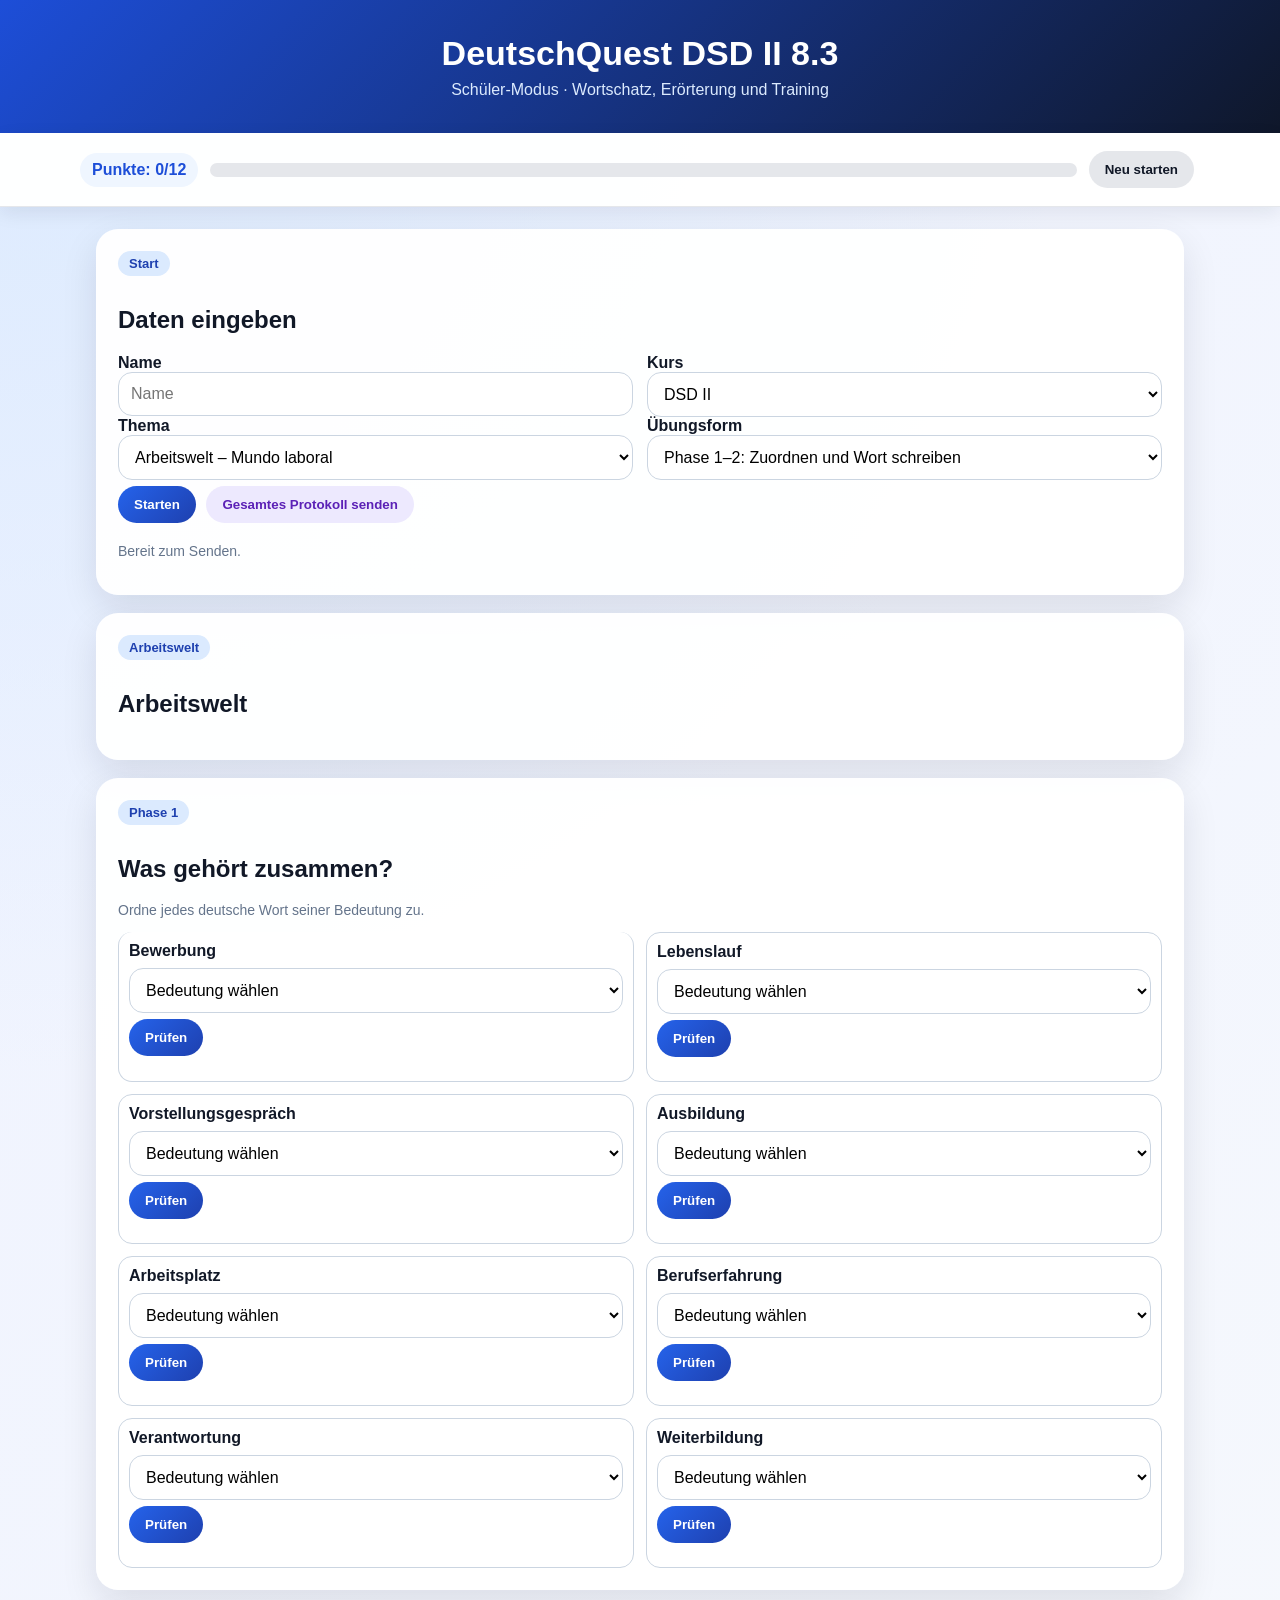
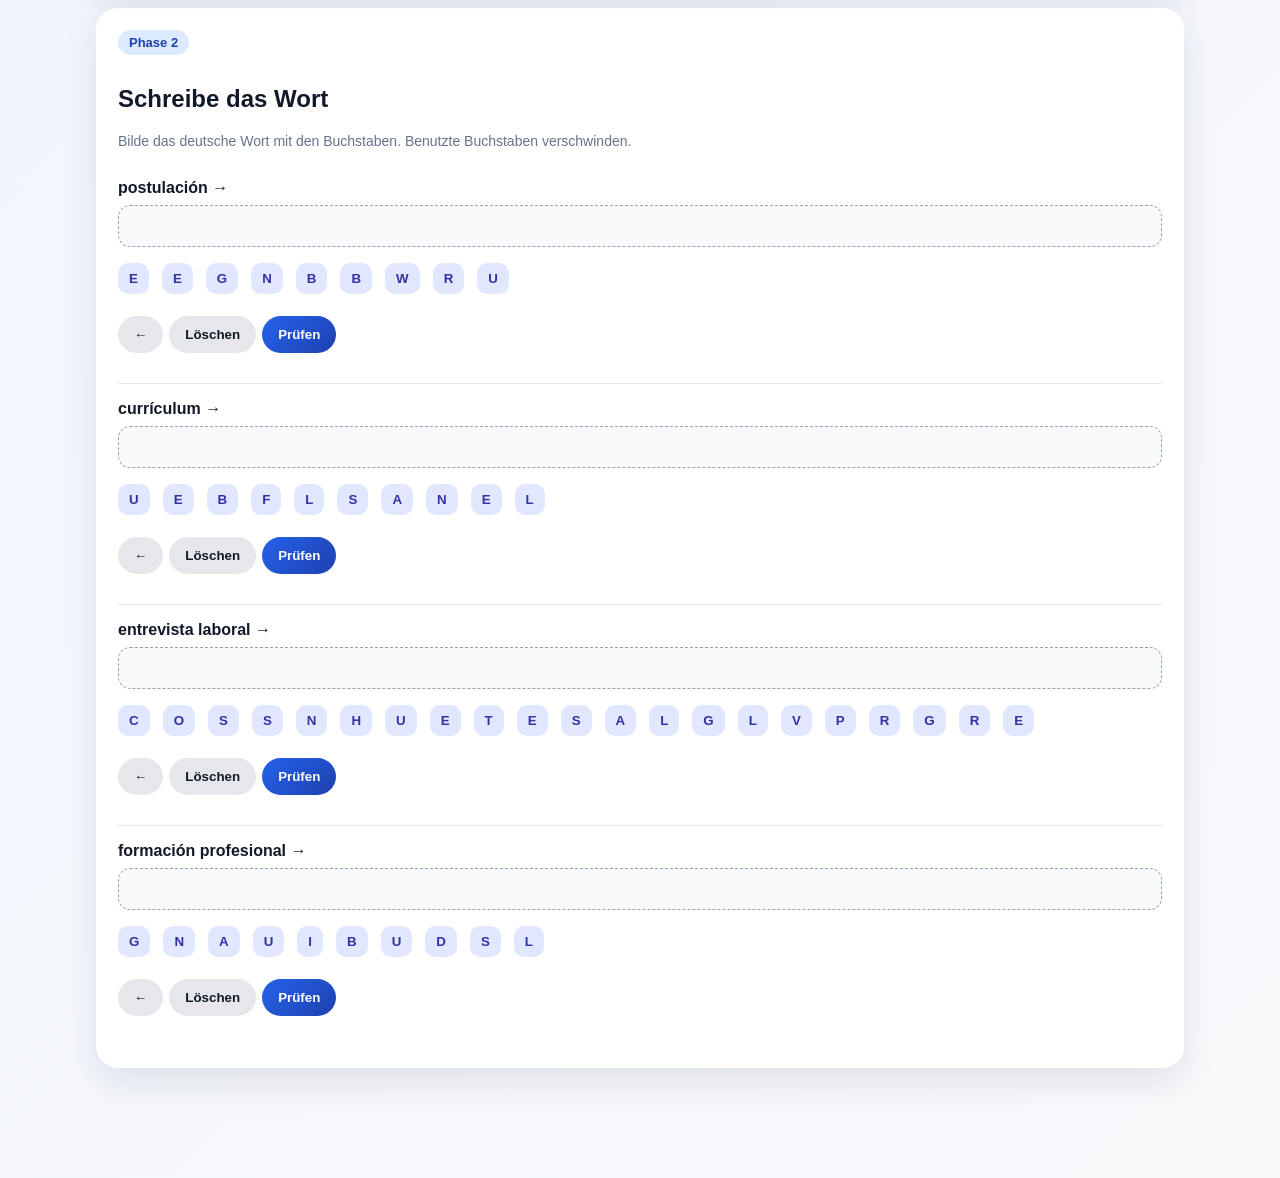
==== commit 1c1f165f: "8.3" ====
--- a/student.html
+++ b/student.html
@@ -2,7 +2,7 @@
 <html lang="de">
 <head><meta charset="UTF-8"><meta name="viewport" content="width=device-width, initial-scale=1.0"><title>DeutschQuest DSD II – Schüler</title><link rel="stylesheet" href="css/style.css"></head>
 <body>
-<header><h1>DeutschQuest DSD II 8.2</h1><p>Schüler-Modus · Wortschatz, Erörterung und Training</p></header>
+<header><h1>DeutschQuest DSD II 8.3</h1><p>Schüler-Modus · Wortschatz, Erörterung und Training</p></header>
 <div class="scoreBox"><div class="scoreInner"><span class="pill">Punkte: <span id="score">0</span>/<span id="total">0</span></span><div class="progress"><div id="bar" class="bar"></div></div><button class="secondary" onclick="resetCurrent()">Neu starten</button></div></div>
 <main>
 <section class="card">
@@ -24,8 +24,8 @@
 </select></div>
 </div>
 <button class="primary" onclick="saveStudent();render()">Starten</button>
-<button class="hint" onclick="sendCurrentResults()">Gesamtes Protokoll senden</button>
-<p id="saveStatus" class="small">Noch nicht gesendet.</p>
+<button id="sendProtocolBtn" class="hint" onclick="sendCurrentResults()">Gesamtes Protokoll senden</button>
+<p id="saveStatus" class="small" aria-live="polite">Bereit zum Senden.</p>
 </section>
 <section id="content"></section>
 </main>
--- a/css/style.css
+++ b/css/style.css
@@ -16,7 +16,7 @@
 .crossWrap{overflow-x:auto;margin-top:14px;padding-bottom:8px}.crossWord{display:grid;gap:10px;min-width:max-content}.crossRow{display:flex;align-items:center;gap:5px}.rowNum{width:24px;height:24px;border-radius:50%;background:#1d4ed8;color:white;display:flex;align-items:center;justify-content:center;font-size:11px;font-weight:900;flex-shrink:0}.letterBox{width:30px;height:34px;border:2px solid #cbd5e1;border-radius:7px;text-align:center;text-transform:uppercase;font-weight:900;font-size:16px;background:white;padding:0}.letterBox.fixed{background:#dbeafe;border-color:#2563eb;color:#1e40af}.letterBox.ok{background:#dcfce7;border-color:#16a34a}.letterBox.bad{background:#fee2e2;border-color:#ef4444}.clues li{margin-bottom:8px}#showSolutionBtn{display:none}
 .wordbank span{display:inline-block;background:#eef2ff;color:#3730a3;border-radius:999px;padding:6px 10px;margin:4px;font-weight:800}.lueckenText{font-size:17px;line-height:1.9}.inlineBlank{display:inline-block;width:180px;margin:0 4px}.inlineBlank input{padding:7px;border-radius:10px}
 .prepCard{border:1px solid #cbd5e1;background:white;border-radius:16px;padding:14px;margin:12px 0}.case{display:inline-block;background:#fef3c7;color:#92400e;border-radius:999px;padding:4px 9px;font-weight:800;margin-left:6px}.prepSolution{display:none;margin-top:10px;background:#f8fafc;border-left:5px solid var(--blue);padding:10px;border-radius:10px}
-textarea{min-height:130px}.saveOk{color:#16a34a;font-weight:800}.saveBad{color:#dc2626;font-weight:800}
+textarea{min-height:130px}.saveOk{color:#16a34a;font-weight:800}.saveBad{color:#dc2626;font-weight:800}.sendBusy{color:#1e40af;font-weight:800}
 
 #configCode{min-height:170px;font-family:monospace;font-size:14px;background:#0f172a;color:#e5e7eb}
 
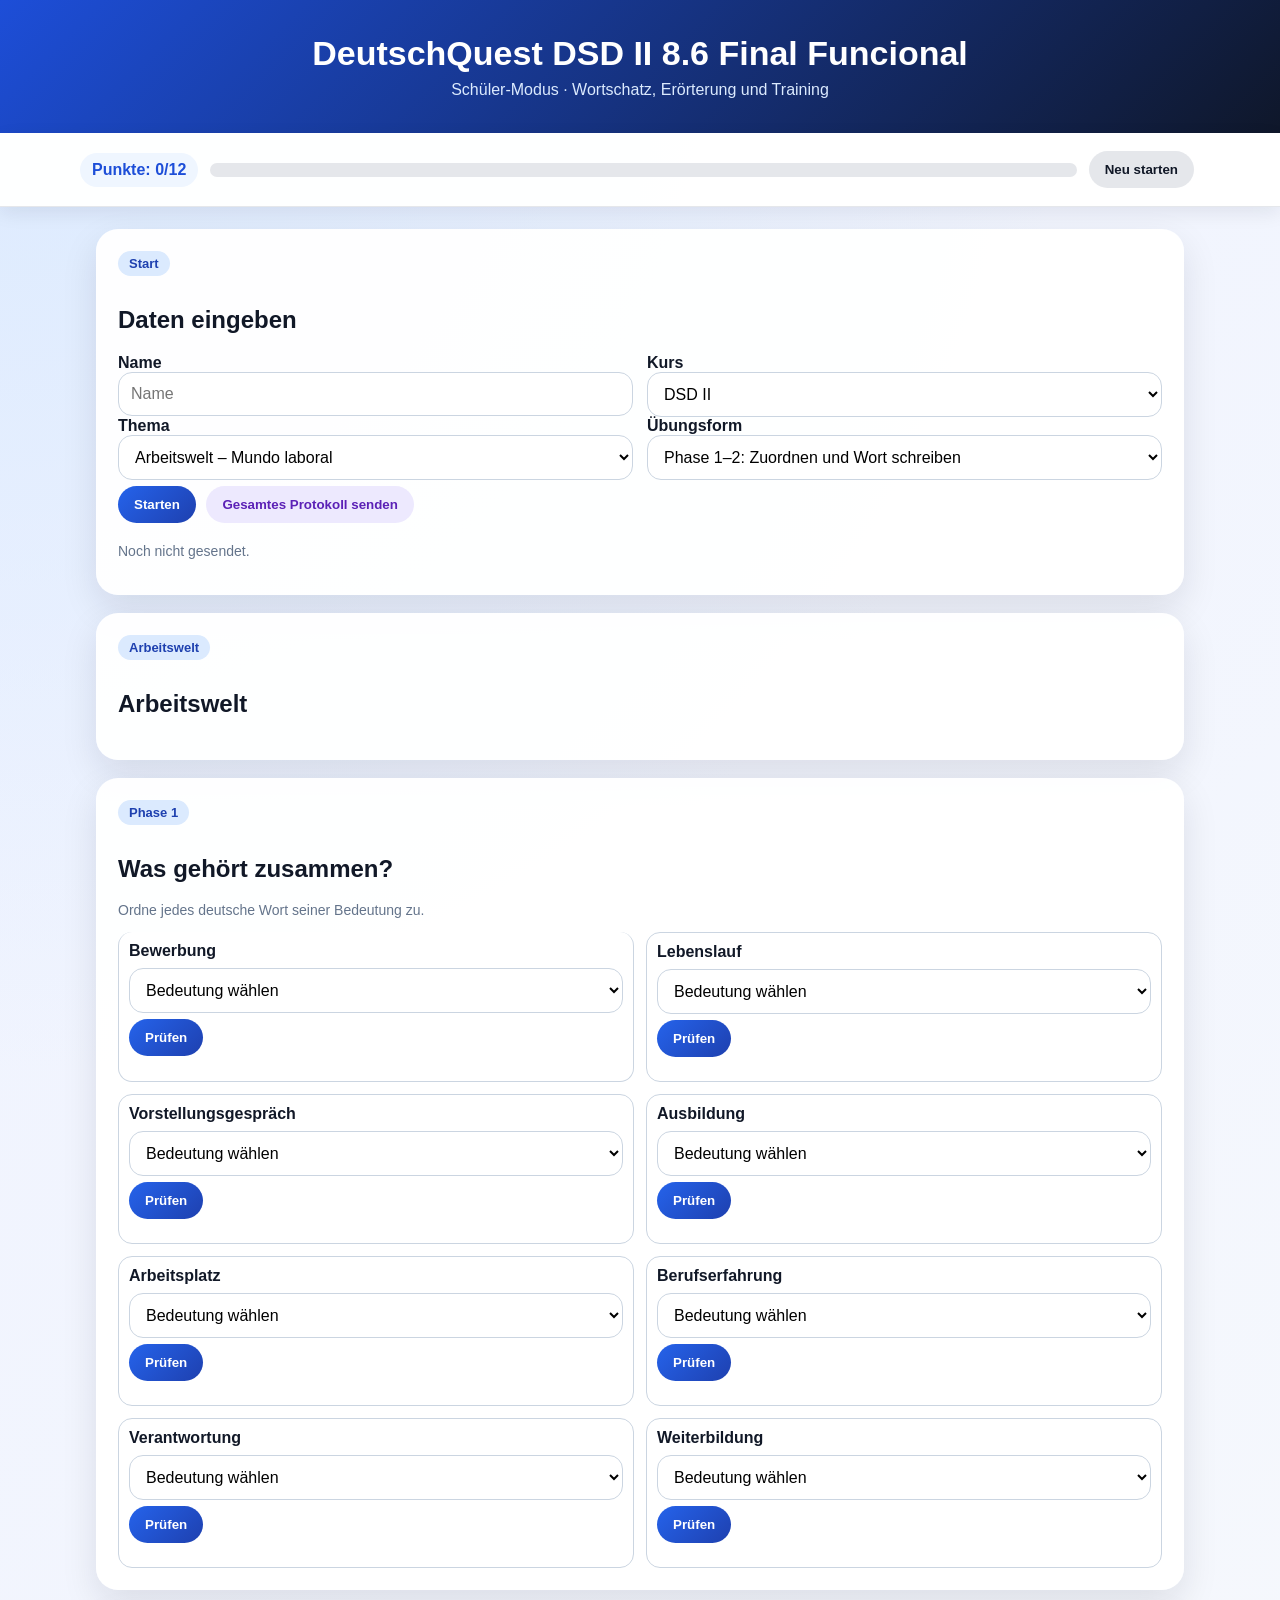
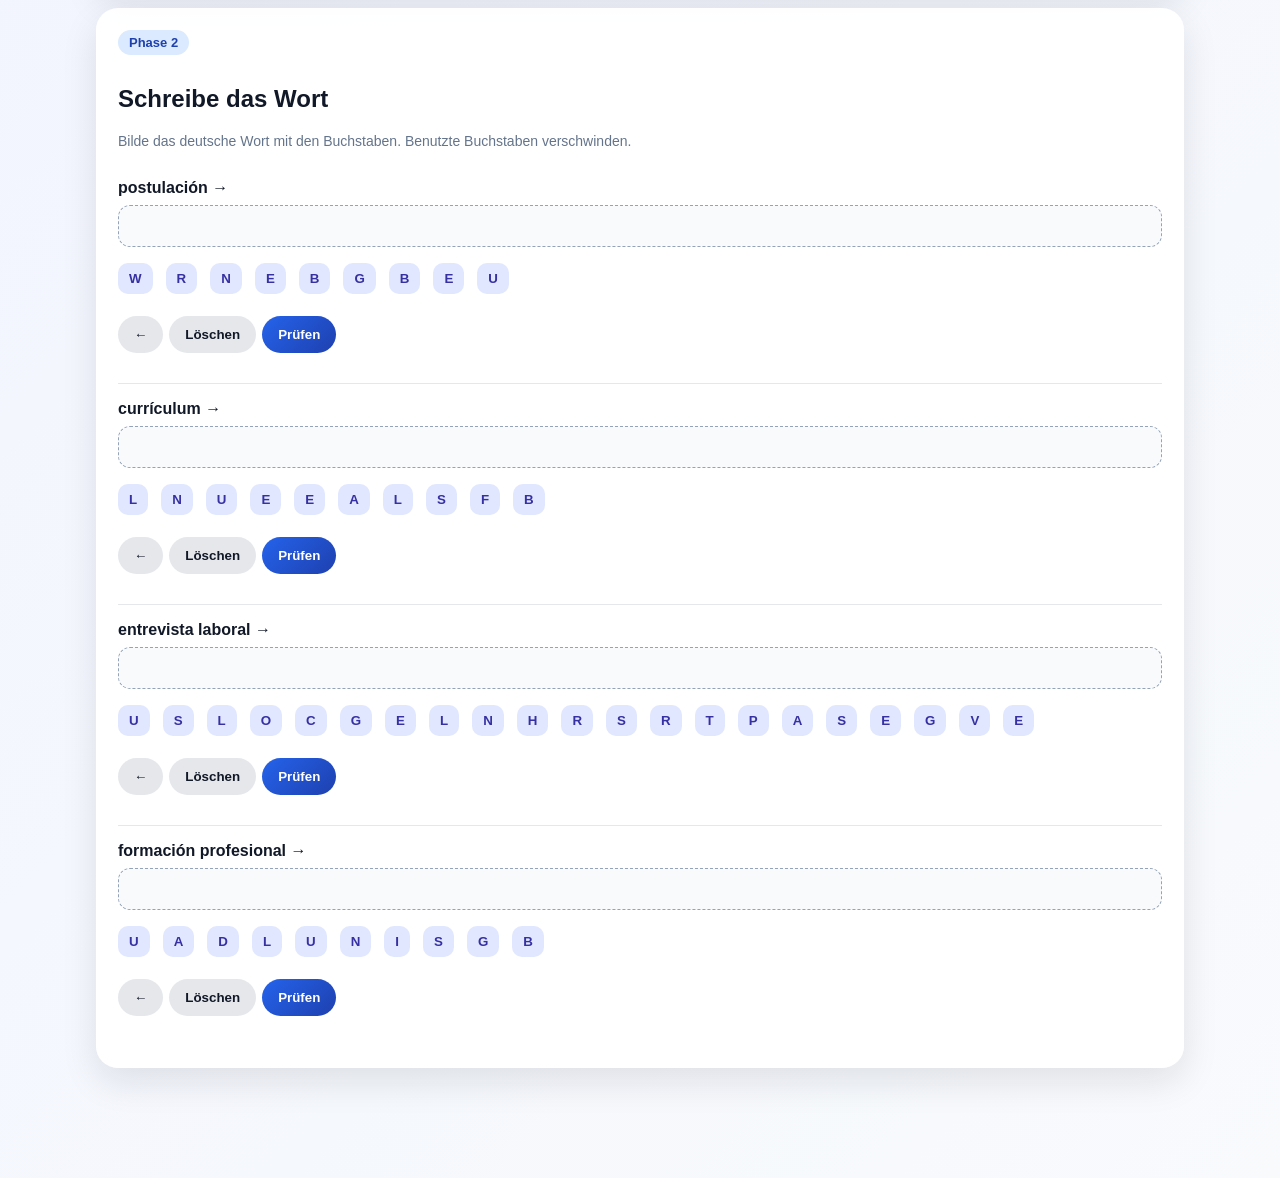
==== commit 7b4867e3: "8.6 final" ====
--- a/student.html
+++ b/student.html
@@ -2,7 +2,7 @@
 <html lang="de">
 <head><meta charset="UTF-8"><meta name="viewport" content="width=device-width, initial-scale=1.0"><title>DeutschQuest DSD II – Schüler</title><link rel="stylesheet" href="css/style.css"></head>
 <body>
-<header><h1>DeutschQuest DSD II 8.3</h1><p>Schüler-Modus · Wortschatz, Erörterung und Training</p></header>
+<header><h1>DeutschQuest DSD II 8.6 Final Funcional</h1><p>Schüler-Modus · Wortschatz, Erörterung und Training</p></header>
 <div class="scoreBox"><div class="scoreInner"><span class="pill">Punkte: <span id="score">0</span>/<span id="total">0</span></span><div class="progress"><div id="bar" class="bar"></div></div><button class="secondary" onclick="resetCurrent()">Neu starten</button></div></div>
 <main>
 <section class="card">
@@ -24,8 +24,8 @@
 </select></div>
 </div>
 <button class="primary" onclick="saveStudent();render()">Starten</button>
-<button id="sendProtocolBtn" class="hint" onclick="sendCurrentResults()">Gesamtes Protokoll senden</button>
-<p id="saveStatus" class="small" aria-live="polite">Bereit zum Senden.</p>
+<button class="hint" onclick="sendCurrentResults()">Gesamtes Protokoll senden</button>
+<p id="saveStatus" class="small">Noch nicht gesendet.</p>
 </section>
 <section id="content"></section>
 </main>
--- a/css/style.css
+++ b/css/style.css
@@ -16,7 +16,7 @@
 .crossWrap{overflow-x:auto;margin-top:14px;padding-bottom:8px}.crossWord{display:grid;gap:10px;min-width:max-content}.crossRow{display:flex;align-items:center;gap:5px}.rowNum{width:24px;height:24px;border-radius:50%;background:#1d4ed8;color:white;display:flex;align-items:center;justify-content:center;font-size:11px;font-weight:900;flex-shrink:0}.letterBox{width:30px;height:34px;border:2px solid #cbd5e1;border-radius:7px;text-align:center;text-transform:uppercase;font-weight:900;font-size:16px;background:white;padding:0}.letterBox.fixed{background:#dbeafe;border-color:#2563eb;color:#1e40af}.letterBox.ok{background:#dcfce7;border-color:#16a34a}.letterBox.bad{background:#fee2e2;border-color:#ef4444}.clues li{margin-bottom:8px}#showSolutionBtn{display:none}
 .wordbank span{display:inline-block;background:#eef2ff;color:#3730a3;border-radius:999px;padding:6px 10px;margin:4px;font-weight:800}.lueckenText{font-size:17px;line-height:1.9}.inlineBlank{display:inline-block;width:180px;margin:0 4px}.inlineBlank input{padding:7px;border-radius:10px}
 .prepCard{border:1px solid #cbd5e1;background:white;border-radius:16px;padding:14px;margin:12px 0}.case{display:inline-block;background:#fef3c7;color:#92400e;border-radius:999px;padding:4px 9px;font-weight:800;margin-left:6px}.prepSolution{display:none;margin-top:10px;background:#f8fafc;border-left:5px solid var(--blue);padding:10px;border-radius:10px}
-textarea{min-height:130px}.saveOk{color:#16a34a;font-weight:800}.saveBad{color:#dc2626;font-weight:800}.sendBusy{color:#1e40af;font-weight:800}
+textarea{min-height:130px}.saveOk{color:#16a34a;font-weight:800}.saveBad{color:#dc2626;font-weight:800}
 
 #configCode{min-height:170px;font-family:monospace;font-size:14px;background:#0f172a;color:#e5e7eb}
 
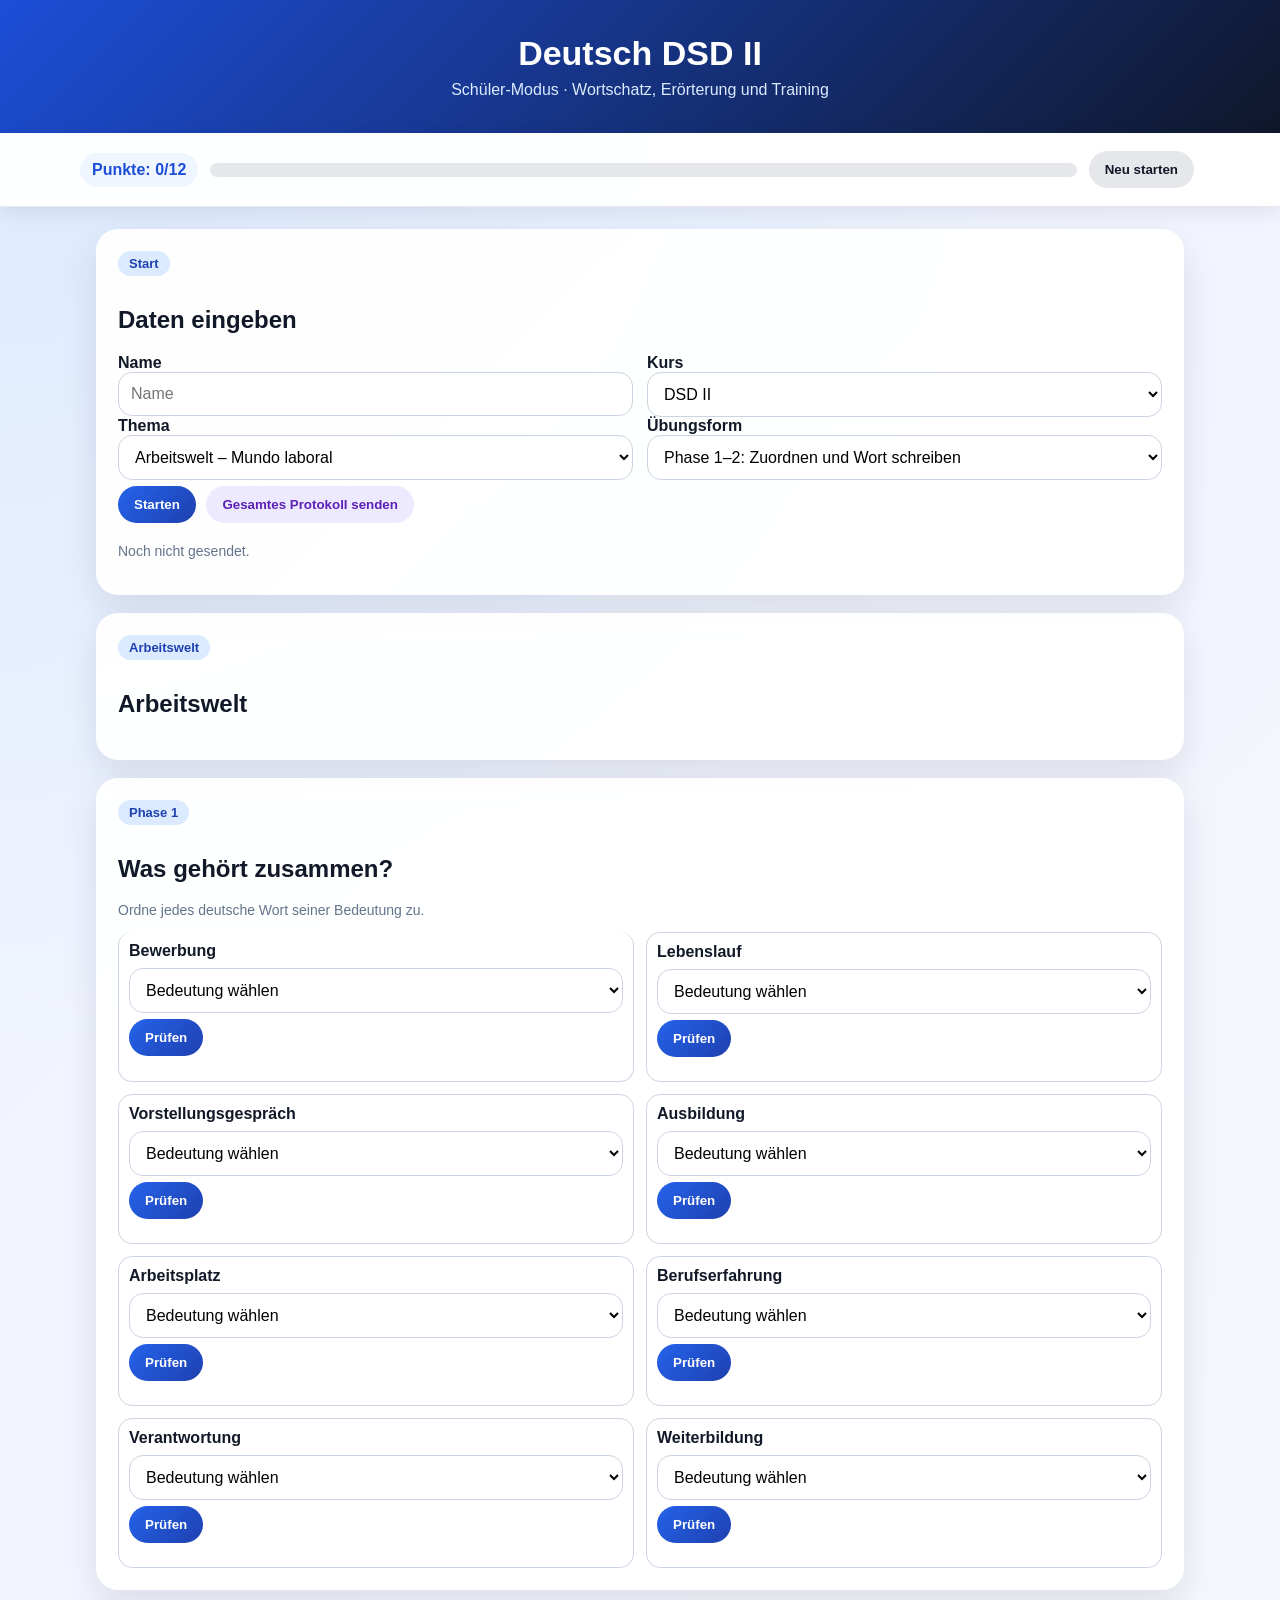
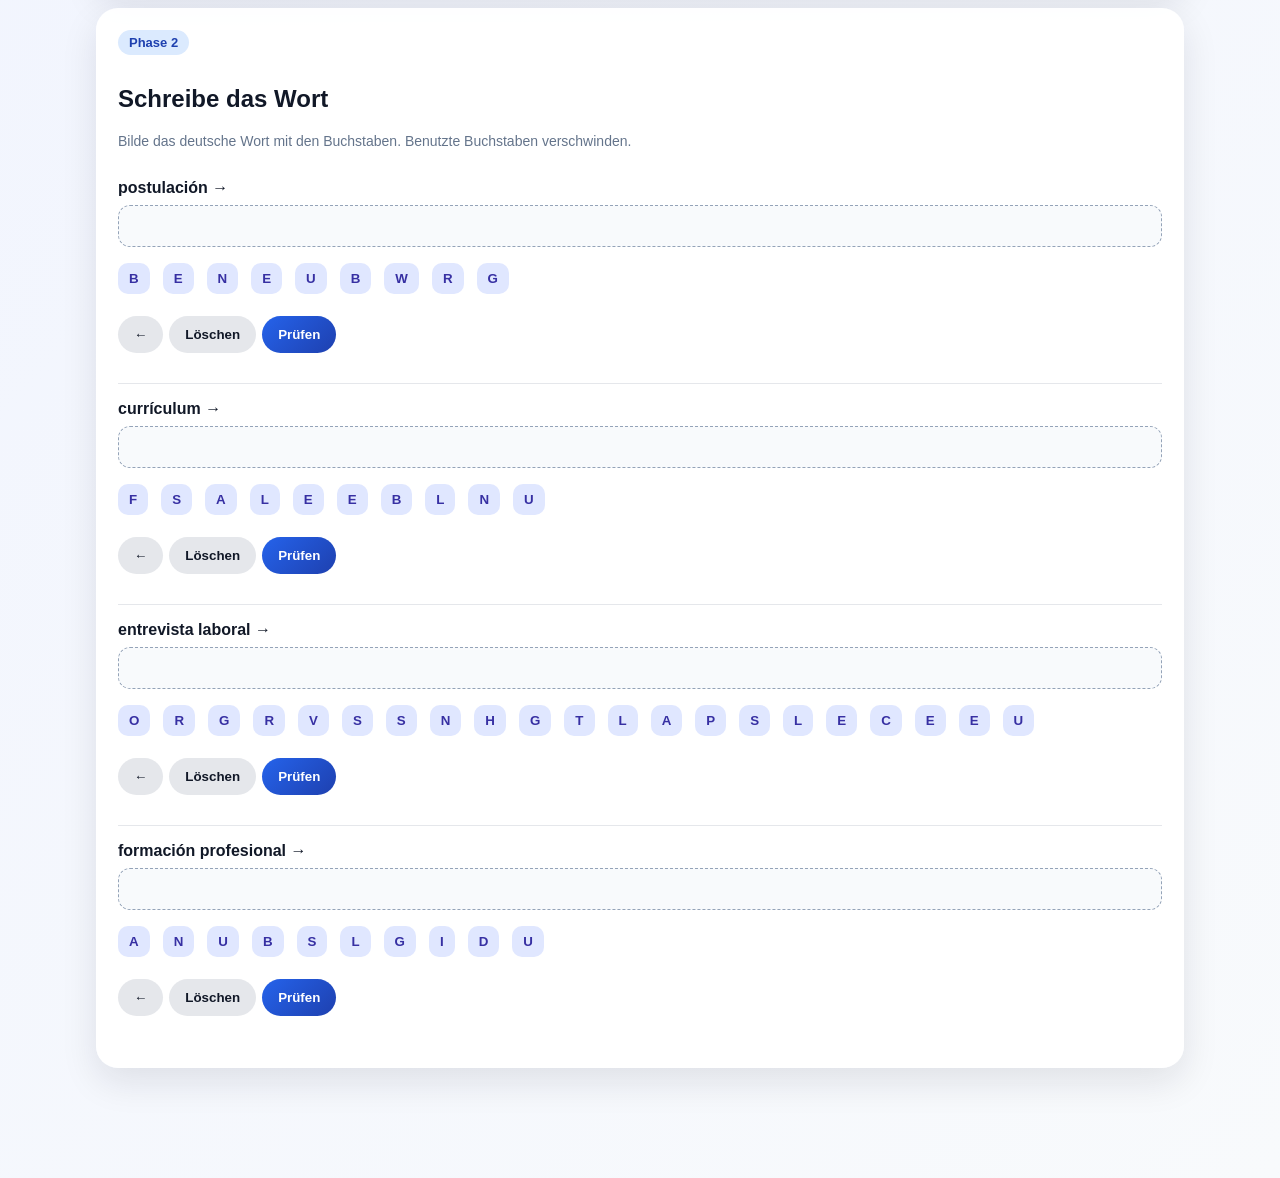
==== commit 05d76cb1: "Update header title in student.html" ====
--- a/student.html
+++ b/student.html
@@ -2,7 +2,7 @@
 <html lang="de">
 <head><meta charset="UTF-8"><meta name="viewport" content="width=device-width, initial-scale=1.0"><title>DeutschQuest DSD II – Schüler</title><link rel="stylesheet" href="css/style.css"></head>
 <body>
-<header><h1>DeutschQuest DSD II 8.6 Final Funcional</h1><p>Schüler-Modus · Wortschatz, Erörterung und Training</p></header>
+<header><h1>Deutsch DSD II </h1><p>Schüler-Modus · Wortschatz, Erörterung und Training</p></header>
 <div class="scoreBox"><div class="scoreInner"><span class="pill">Punkte: <span id="score">0</span>/<span id="total">0</span></span><div class="progress"><div id="bar" class="bar"></div></div><button class="secondary" onclick="resetCurrent()">Neu starten</button></div></div>
 <main>
 <section class="card">
@@ -33,4 +33,4 @@
 <script src="js/config.js"></script>
 <script src="js/student.js"></script>
 </body>
-</html>+</html>
